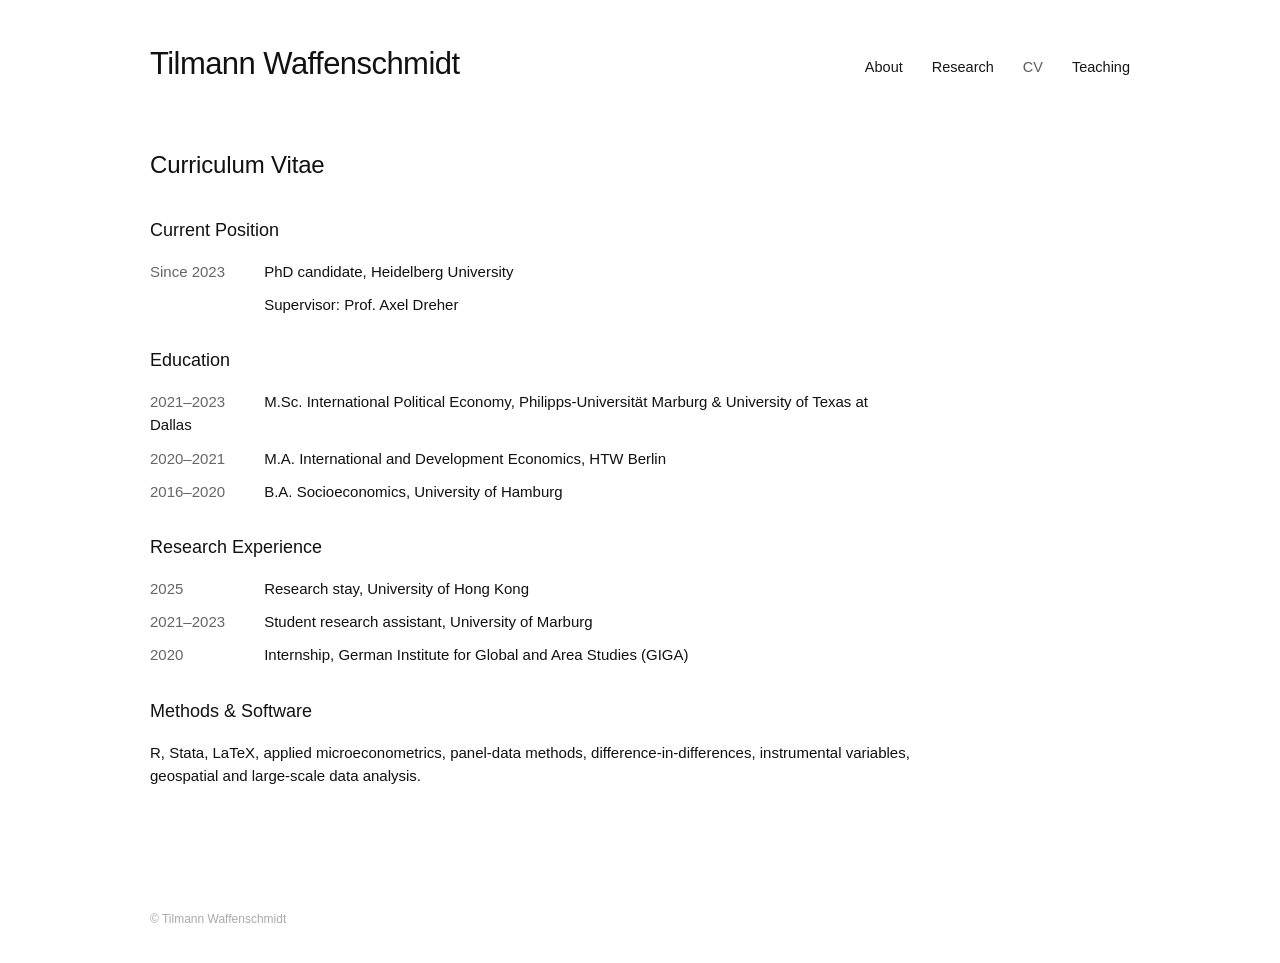
==== cv.html @ 6f12128c "Add files via upload" ====
<!DOCTYPE html>
<html lang="en">
<head>
  <meta charset="utf-8">
  <meta name="viewport" content="width=device-width, initial-scale=1">
  <title>CV | Tilmann Waffenschmidt</title>
  <link rel="stylesheet" href="style.css">
</head>
<body>

<header class="site-header">
  <div class="header-inner">
    <div class="site-title"><a href="index.html">Tilmann Waffenschmidt</a></div>
    <nav class="nav" aria-label="Main navigation">
      <a href="index.html" class="">About</a>
      <a href="research.html" class="">Research</a>
      <a href="cv.html" class="active">CV</a>
      <a href="teaching.html" class="">Teaching</a>
    </nav>
  </div>
</header>

<main class="page text-page">
  <h1 class="page-heading">Curriculum Vitae</h1>

  <section class="cv-block">
    <h2>Current Position</h2>
    <div class="cv-item"><span class="cv-date">Since 2023</span> PhD candidate, Heidelberg University</div>
    <div class="cv-item"><span class="cv-date"></span> Supervisor: Prof. Axel Dreher</div>
  </section>

  <section class="cv-block">
    <h2>Education</h2>
    <div class="cv-item"><span class="cv-date">2021–2023</span> M.Sc. International Political Economy, Philipps-Universität Marburg &amp; University of Texas at Dallas</div>
    <div class="cv-item"><span class="cv-date">2020–2021</span> M.A. International and Development Economics, HTW Berlin</div>
    <div class="cv-item"><span class="cv-date">2016–2020</span> B.A. Socioeconomics, University of Hamburg</div>
  </section>

  <section class="cv-block">
    <h2>Research Experience</h2>
    <div class="cv-item"><span class="cv-date">2025</span> Research stay, University of Hong Kong</div>
    <div class="cv-item"><span class="cv-date">2021–2023</span> Student research assistant, University of Marburg</div>
    <div class="cv-item"><span class="cv-date">2020</span> Internship, German Institute for Global and Area Studies (GIGA)</div>
  </section>

  <section class="cv-block">
    <h2>Methods &amp; Software</h2>
    <p>R, Stata, LaTeX, applied microeconometrics, panel-data methods, difference-in-differences, instrumental variables, geospatial and large-scale data analysis.</p>
  </section>

  
</main>

<footer class="site-footer">
  <div class="footer-inner">© Tilmann Waffenschmidt</div>
</footer>

</body>
</html>
---- style.css ----
:root{
  --text:#111;
  --muted:#5f5f5f;
  --link:#1f5b7a;
  --rule:#dedede;
  --page:980px;
}

*{box-sizing:border-box}

html{scroll-behavior:smooth}

body{
  margin:0;
  background:#fff;
  color:var(--text);
  font-family:"Helvetica Neue",Helvetica,Arial,sans-serif;
  font-size:15px;
  line-height:1.55;
  font-weight:300;
}

a{
  color:var(--text);
  text-decoration:none;
}

a:hover{
  color:var(--link);
}

.site-header{
  background:#fff;
}

.header-inner{
  width:min(var(--page),calc(100% - 48px));
  margin:0 auto;
  padding:48px 0 28px;
  display:flex;
  align-items:flex-end;
  justify-content:space-between;
  gap:42px;
}

.site-title{
  font-size:31px;
  line-height:1;
  font-weight:400;
  letter-spacing:-.55px;
  white-space:nowrap;
}

.site-title a{color:#111}

.nav{
  display:flex;
  align-items:center;
  gap:29px;
  padding-bottom:1px;
}

.nav a{
  color:#171717;
  font-size:14.5px;
  font-weight:300;
}

.nav a.active,
.nav a:hover{
  color:#5b5b5b;
}

.page{
  width:min(var(--page),calc(100% - 48px));
  margin:0 auto;
  padding:44px 0 84px;
}

.page-heading,
.section-title{
  margin:0 0 37px;
  font-size:24px;
  line-height:1.2;
  font-weight:400;
  letter-spacing:-.15px;
}

.about-grid{
  display:grid;
  grid-template-columns:250px minmax(0,1fr);
  gap:52px;
  align-items:start;
}

.profile-photo{
  width:250px;
  height:322px;
  object-fit:cover;
  display:block;
  filter:grayscale(100%);
}

.about-copy{
  max-width:665px;
  padding-top:0;
}

.about-copy p{
  margin:0 0 22px;
}

.about-copy .lead{
  font-size:15px;
}

.contact-row{
  margin:0 0 23px;
  line-height:1.8;
}

.contact-row a{
  color:#555;
  text-decoration:underline;
  text-decoration-thickness:.7px;
  text-underline-offset:2px;
}

.contact-label{
  color:#555;
}

.small-links{
  margin-top:27px;
  font-size:14px;
}

.small-links a{
  color:#555;
  text-decoration:underline;
  text-underline-offset:2px;
}

.small-links span{
  margin:0 7px;
  color:#999;
}

/* Research page */
.research-section{
  margin:0 0 63px;
}

.research-section + .research-section{
  margin-top:69px;
}

.research-section .section-title{
  margin-bottom:33px;
}

.paper{
  display:grid;
  grid-template-columns:205px minmax(0,1fr);
  gap:31px;
  align-items:start;
  margin:0 0 38px;
  padding:0;
}

.paper-image{
  width:205px;
  height:125px;
  object-fit:cover;
  display:block;
  border:0;
  background:#f7f7f7;
}

.paper-title{
  margin:-3px 0 6px;
  font-size:16px;
  line-height:1.42;
  font-weight:400;
}

.paper-authors{
  margin:0 0 3px;
  font-size:14.5px;
  color:#333;
}

.paper-status{
  margin:0 0 7px;
  font-size:14px;
  color:#666;
  font-style:normal;
}

.paper-links{
  margin:0 0 7px;
  font-size:14px;
}

.paper-links a{
  color:#555;
  text-decoration:underline;
  text-underline-offset:2px;
  margin-right:13px;
  font-weight:300;
}

details{
  margin-top:0;
}

summary{
  display:inline-block;
  cursor:pointer;
  color:#555;
  text-decoration:underline;
  text-underline-offset:2px;
  font-size:14px;
  font-weight:300;
  list-style:none;
}

summary::-webkit-details-marker{display:none}

summary::after{
  content:" +";
  text-decoration:none;
}

details[open] summary::after{
  content:" −";
}

.abstract{
  margin-top:12px;
  max-width:690px;
  font-size:14px;
  line-height:1.58;
  color:#444;
}

/* Text pages */
.text-page{
  max-width:760px;
  margin-left:calc((100% - min(var(--page),calc(100% - 48px))) / 2);
}

.text-page h2,
.cv-block h2{
  margin:38px 0 15px;
  font-size:18px;
  font-weight:400;
}

.text-page p{
  margin:0 0 18px;
}

.cv-block{
  margin:0 0 31px;
}

.cv-block h2{
  margin-top:0;
}

.cv-item{
  margin:0 0 10px;
}

.cv-date{
  display:inline-block;
  min-width:110px;
  color:#666;
}

.note{
  margin-top:32px;
  padding-top:15px;
  border-top:1px solid #eee;
  color:#777;
  font-size:13px;
}

.site-footer{
  width:min(var(--page),calc(100% - 48px));
  margin:0 auto;
  border-top:0;
}

.footer-inner{
  padding:8px 0 34px;
  color:#aaa;
  font-size:12px;
}

@media (max-width:760px){
  .header-inner{
    width:calc(100% - 36px);
    padding:31px 0 20px;
    display:block;
  }

  .site-title{
    font-size:27px;
    margin-bottom:19px;
  }

  .nav{
    flex-wrap:wrap;
    gap:8px 20px;
  }

  .page,
  .site-footer{
    width:calc(100% - 36px);
  }

  .page{
    padding-top:34px;
  }

  .about-grid{
    grid-template-columns:1fr;
    gap:31px;
  }

  .profile-photo{
    width:220px;
    height:283px;
  }

  .paper{
    grid-template-columns:1fr;
    gap:17px;
    margin-bottom:40px;
  }

  .paper-image{
    width:230px;
    height:140px;
  }

  .text-page{
    max-width:none;
    margin-left:auto;
  }
}
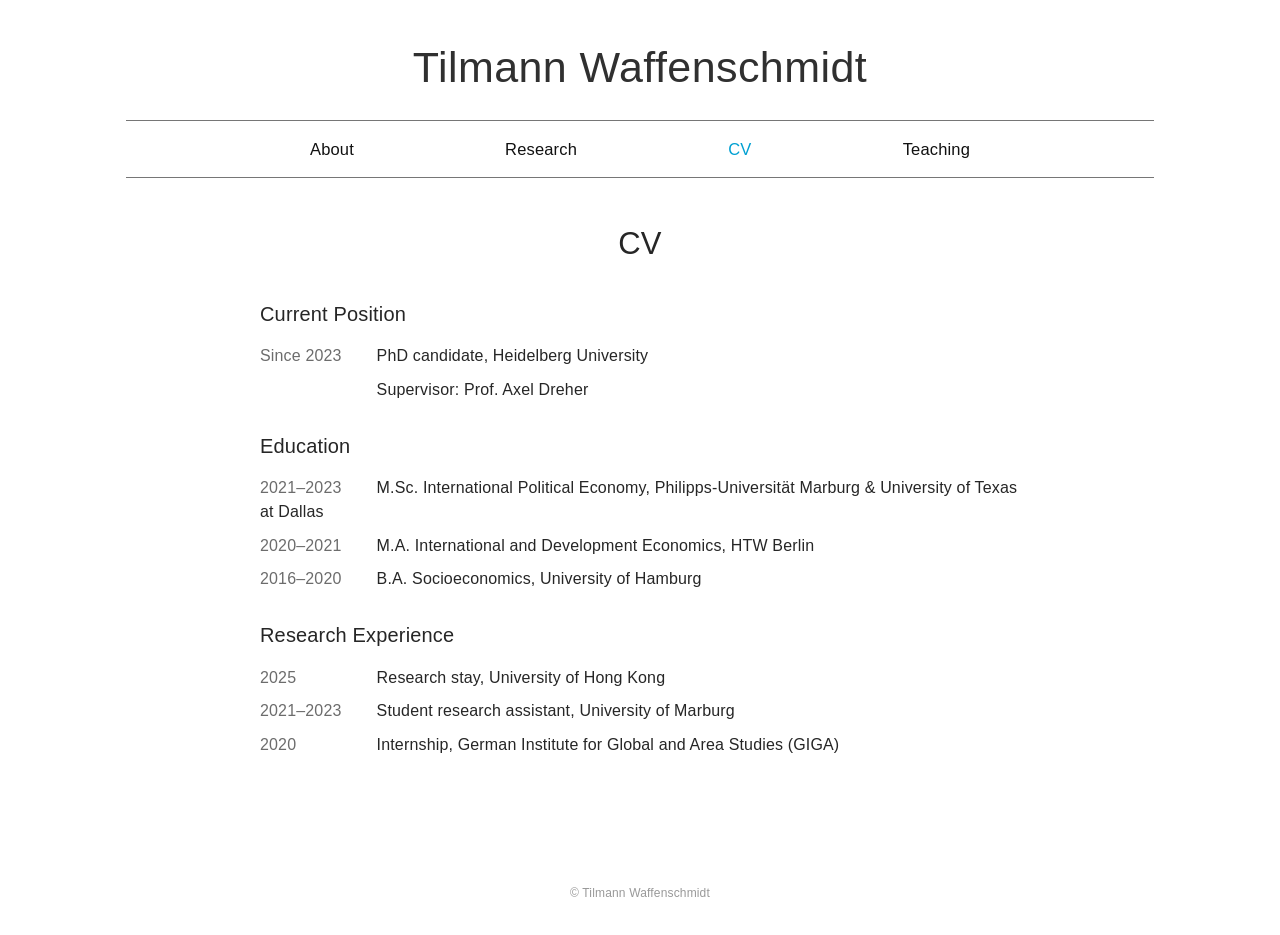
==== commit 51076e1a: "Add files via upload" ====
--- a/cv.html
+++ b/cv.html
@@ -1,4 +1,4 @@
-<!DOCTYPE html>
+<!doctype html>
 <html lang="en">
 <head>
   <meta charset="utf-8">
@@ -9,19 +9,21 @@
 <body>
 
 <header class="site-header">
-  <div class="header-inner">
+  <div class="site-shell">
     <div class="site-title"><a href="index.html">Tilmann Waffenschmidt</a></div>
-    <nav class="nav" aria-label="Main navigation">
-      <a href="index.html" class="">About</a>
-      <a href="research.html" class="">Research</a>
-      <a href="cv.html" class="active">CV</a>
-      <a href="teaching.html" class="">Teaching</a>
-    </nav>
+    <div class="nav-wrap">
+      <nav class="nav" aria-label="Main navigation">
+        <a href="index.html" class="">About</a>
+<a href="research.html" class="">Research</a>
+<a href="cv.html" class="active">CV</a>
+<a href="teaching.html" class="">Teaching</a>
+      </nav>
+    </div>
   </div>
 </header>
 
 <main class="page text-page">
-  <h1 class="page-heading">Curriculum Vitae</h1>
+  <h1 class="page-heading">CV</h1>
 
   <section class="cv-block">
     <h2>Current Position</h2>
@@ -42,13 +44,6 @@
     <div class="cv-item"><span class="cv-date">2021–2023</span> Student research assistant, University of Marburg</div>
     <div class="cv-item"><span class="cv-date">2020</span> Internship, German Institute for Global and Area Studies (GIGA)</div>
   </section>
-
-  <section class="cv-block">
-    <h2>Methods &amp; Software</h2>
-    <p>R, Stata, LaTeX, applied microeconometrics, panel-data methods, difference-in-differences, instrumental variables, geospatial and large-scale data analysis.</p>
-  </section>
-
-  
 </main>
 
 <footer class="site-footer">
--- a/style.css
+++ b/style.css
@@ -1,10 +1,10 @@
 
 :root{
-  --text:#111;
-  --muted:#5f5f5f;
-  --link:#1f5b7a;
-  --rule:#dedede;
-  --page:980px;
+  --text:#262626;
+  --muted:#656565;
+  --accent:#00a0d2;
+  --line:#767676;
+  --page:1028px;
 }
 
 *{box-sizing:border-box}
@@ -15,200 +15,200 @@
   margin:0;
   background:#fff;
   color:var(--text);
-  font-family:"Helvetica Neue",Helvetica,Arial,sans-serif;
-  font-size:15px;
-  line-height:1.55;
+  font-family:"Avenir Next","Avenir","Century Gothic","Trebuchet MS",Arial,sans-serif;
+  font-size:16px;
+  line-height:1.48;
+  font-weight:400;
+  letter-spacing:.01em;
+}
+
+a{
+  color:var(--accent);
+  text-decoration:none;
+}
+
+a:hover{
+  text-decoration:underline;
+}
+
+/* ===== Pons-style top area ===== */
+.site-shell{
+  width:min(var(--page),calc(100% - 44px));
+  margin:0 auto;
+}
+
+.site-header{
+  padding-top:43px;
+}
+
+.site-title{
+  text-align:center;
+  margin:0 0 29px;
+  font-size:43px;
+  line-height:1.12;
   font-weight:300;
-}
-
-a{
-  color:var(--text);
+  letter-spacing:.01em;
+}
+
+.site-title a{
+  color:#303030;
   text-decoration:none;
 }
 
-a:hover{
-  color:var(--link);
-}
-
-.site-header{
-  background:#fff;
-}
-
-.header-inner{
-  width:min(var(--page),calc(100% - 48px));
-  margin:0 auto;
-  padding:48px 0 28px;
+.nav-wrap{
+  border-top:1px solid var(--line);
+  border-bottom:1px solid var(--line);
+  padding:16px 8px 15px;
+}
+
+.nav{
+  max-width:660px;
+  margin:0 auto;
   display:flex;
-  align-items:flex-end;
   justify-content:space-between;
-  gap:42px;
-}
-
-.site-title{
-  font-size:31px;
-  line-height:1;
+  align-items:center;
+  gap:26px;
+}
+
+.nav a{
+  color:#111;
+  font-size:16.5px;
   font-weight:400;
-  letter-spacing:-.55px;
-  white-space:nowrap;
-}
-
-.site-title a{color:#111}
-
-.nav{
-  display:flex;
-  align-items:center;
-  gap:29px;
-  padding-bottom:1px;
-}
-
-.nav a{
-  color:#171717;
-  font-size:14.5px;
-  font-weight:300;
-}
-
-.nav a.active,
+  text-decoration:none;
+}
+
+.nav a.active{
+  color:var(--accent);
+}
+
 .nav a:hover{
-  color:#5b5b5b;
+  color:var(--accent);
 }
 
 .page{
-  width:min(var(--page),calc(100% - 48px));
-  margin:0 auto;
-  padding:44px 0 84px;
+  width:min(var(--page),calc(100% - 44px));
+  margin:0 auto;
+  padding:47px 0 88px;
 }
 
 .page-heading,
 .section-title{
-  margin:0 0 37px;
-  font-size:24px;
+  margin:0 0 32px;
+  text-align:center;
+  font-size:31px;
   line-height:1.2;
-  font-weight:400;
-  letter-spacing:-.15px;
-}
-
+  font-weight:300;
+  letter-spacing:.005em;
+}
+
+/* ===== ABOUT ===== */
 .about-grid{
   display:grid;
-  grid-template-columns:250px minmax(0,1fr);
-  gap:52px;
+  grid-template-columns:310px minmax(0,1fr);
+  gap:56px;
   align-items:start;
+  padding:0 43px;
+}
+
+.profile-column{
+  text-align:center;
 }
 
 .profile-photo{
-  width:250px;
-  height:322px;
+  width:268px;
+  height:356px;
+  object-fit:cover;
+  object-position:center 24%;
+  display:block;
+  margin:0 auto;
+  filter:grayscale(100%);
+}
+
+.profile-links{
+  margin-top:109px;
+  line-height:1.5;
+  font-size:16px;
+}
+
+.profile-links a{
+  display:block;
+  color:var(--accent);
+}
+
+.about-copy{
+  max-width:560px;
+  font-size:16px;
+  line-height:1.46;
+}
+
+.about-copy p{
+  margin:0 0 26px;
+}
+
+.about-copy em{
+  font-style:italic;
+}
+
+/* ===== RESEARCH ===== */
+.research-section{
+  padding:0 42px;
+  margin-bottom:68px;
+}
+
+.research-section + .research-section{
+  margin-top:68px;
+}
+
+.research-section .section-title{
+  text-align:left;
+  font-size:24px;
+  margin:0 0 28px;
+  font-weight:400;
+}
+
+.paper{
+  display:grid;
+  grid-template-columns:230px minmax(0,1fr);
+  gap:34px;
+  align-items:start;
+  margin:0 0 38px;
+}
+
+.paper-image{
+  width:230px;
+  height:142px;
   object-fit:cover;
   display:block;
-  filter:grayscale(100%);
-}
-
-.about-copy{
-  max-width:665px;
-  padding-top:0;
-}
-
-.about-copy p{
-  margin:0 0 22px;
-}
-
-.about-copy .lead{
+  background:#f8f8f8;
+  border:1px solid #efefef;
+}
+
+.paper-title{
+  margin:-2px 0 5px;
+  font-size:17px;
+  line-height:1.4;
+  font-weight:500;
+}
+
+.paper-authors{
+  margin:0 0 4px;
   font-size:15px;
 }
 
-.contact-row{
-  margin:0 0 23px;
-  line-height:1.8;
-}
-
-.contact-row a{
-  color:#555;
-  text-decoration:underline;
-  text-decoration-thickness:.7px;
-  text-underline-offset:2px;
-}
-
-.contact-label{
-  color:#555;
-}
-
-.small-links{
-  margin-top:27px;
-  font-size:14px;
-}
-
-.small-links a{
-  color:#555;
-  text-decoration:underline;
-  text-underline-offset:2px;
-}
-
-.small-links span{
-  margin:0 7px;
-  color:#999;
-}
-
-/* Research page */
-.research-section{
-  margin:0 0 63px;
-}
-
-.research-section + .research-section{
-  margin-top:69px;
-}
-
-.research-section .section-title{
-  margin-bottom:33px;
-}
-
-.paper{
-  display:grid;
-  grid-template-columns:205px minmax(0,1fr);
-  gap:31px;
-  align-items:start;
-  margin:0 0 38px;
-  padding:0;
-}
-
-.paper-image{
-  width:205px;
-  height:125px;
-  object-fit:cover;
-  display:block;
-  border:0;
-  background:#f7f7f7;
-}
-
-.paper-title{
-  margin:-3px 0 6px;
-  font-size:16px;
-  line-height:1.42;
-  font-weight:400;
-}
-
-.paper-authors{
-  margin:0 0 3px;
+.paper-status{
+  margin:0 0 8px;
   font-size:14.5px;
-  color:#333;
-}
-
-.paper-status{
-  margin:0 0 7px;
-  font-size:14px;
-  color:#666;
-  font-style:normal;
+  color:var(--muted);
 }
 
 .paper-links{
-  margin:0 0 7px;
-  font-size:14px;
+  margin:0 0 5px;
+  font-size:15px;
 }
 
 .paper-links a{
-  color:#555;
-  text-decoration:underline;
-  text-underline-offset:2px;
-  margin-right:13px;
-  font-weight:300;
+  margin-right:14px;
+  color:var(--accent);
 }
 
 details{
@@ -216,54 +216,47 @@
 }
 
 summary{
+  cursor:pointer;
   display:inline-block;
-  cursor:pointer;
-  color:#555;
-  text-decoration:underline;
-  text-underline-offset:2px;
-  font-size:14px;
-  font-weight:300;
+  color:var(--accent);
+  font-size:15px;
   list-style:none;
 }
 
 summary::-webkit-details-marker{display:none}
-
-summary::after{
-  content:" +";
-  text-decoration:none;
-}
-
-details[open] summary::after{
-  content:" −";
-}
+summary::after{content:" +";}
+details[open] summary::after{content:" −";}
 
 .abstract{
-  margin-top:12px;
-  max-width:690px;
-  font-size:14px;
-  line-height:1.58;
-  color:#444;
-}
-
-/* Text pages */
+  margin-top:11px;
+  font-size:14.5px;
+  line-height:1.55;
+  color:#3f3f3f;
+  max-width:650px;
+}
+
+/* ===== TEACHING / CV ===== */
 .text-page{
-  max-width:760px;
-  margin-left:calc((100% - min(var(--page),calc(100% - 48px))) / 2);
+  width:min(760px,calc(100% - 44px));
+}
+
+.text-page .page-heading{
+  margin-bottom:38px;
 }
 
 .text-page h2,
 .cv-block h2{
-  margin:38px 0 15px;
-  font-size:18px;
+  margin:36px 0 15px;
+  font-size:20px;
   font-weight:400;
 }
 
 .text-page p{
-  margin:0 0 18px;
+  margin:0 0 20px;
 }
 
 .cv-block{
-  margin:0 0 31px;
+  margin:0 0 30px;
 }
 
 .cv-block h2{
@@ -276,79 +269,92 @@
 
 .cv-date{
   display:inline-block;
-  min-width:110px;
-  color:#666;
-}
-
-.note{
-  margin-top:32px;
-  padding-top:15px;
-  border-top:1px solid #eee;
-  color:#777;
-  font-size:13px;
-}
-
+  min-width:112px;
+  color:#6c6c6c;
+}
+
+/* ===== FOOTER ===== */
 .site-footer{
-  width:min(var(--page),calc(100% - 48px));
-  margin:0 auto;
-  border-top:0;
+  width:min(var(--page),calc(100% - 44px));
+  margin:0 auto;
 }
 
 .footer-inner{
-  padding:8px 0 34px;
-  color:#aaa;
+  padding:10px 0 33px;
+  color:#999;
   font-size:12px;
-}
-
+  text-align:center;
+}
+
+/* ===== MOBILE ===== */
 @media (max-width:760px){
-  .header-inner{
-    width:calc(100% - 36px);
-    padding:31px 0 20px;
-    display:block;
-  }
-
-  .site-title{
-    font-size:27px;
-    margin-bottom:19px;
-  }
-
-  .nav{
-    flex-wrap:wrap;
-    gap:8px 20px;
-  }
-
+  .site-shell,
   .page,
   .site-footer{
-    width:calc(100% - 36px);
+    width:calc(100% - 32px);
+  }
+
+  .site-header{
+    padding-top:28px;
+  }
+
+  .site-title{
+    font-size:34px;
+    margin-bottom:22px;
+  }
+
+  .nav-wrap{
+    padding:13px 0;
+  }
+
+  .nav{
+    justify-content:center;
+    flex-wrap:wrap;
+    gap:10px 22px;
+  }
+
+  .nav a{
+    font-size:15px;
   }
 
   .page{
-    padding-top:34px;
+    padding-top:36px;
+  }
+
+  .page-heading{
+    font-size:27px;
   }
 
   .about-grid{
     grid-template-columns:1fr;
-    gap:31px;
+    padding:0;
+    gap:34px;
   }
 
   .profile-photo{
-    width:220px;
-    height:283px;
+    width:235px;
+    height:312px;
+  }
+
+  .profile-links{
+    margin-top:24px;
+  }
+
+  .about-copy{
+    max-width:none;
+  }
+
+  .research-section{
+    padding:0;
   }
 
   .paper{
     grid-template-columns:1fr;
     gap:17px;
-    margin-bottom:40px;
   }
 
   .paper-image{
-    width:230px;
-    height:140px;
-  }
-
-  .text-page{
-    max-width:none;
-    margin-left:auto;
-  }
-}
+    width:250px;
+    height:154px;
+  }
+}
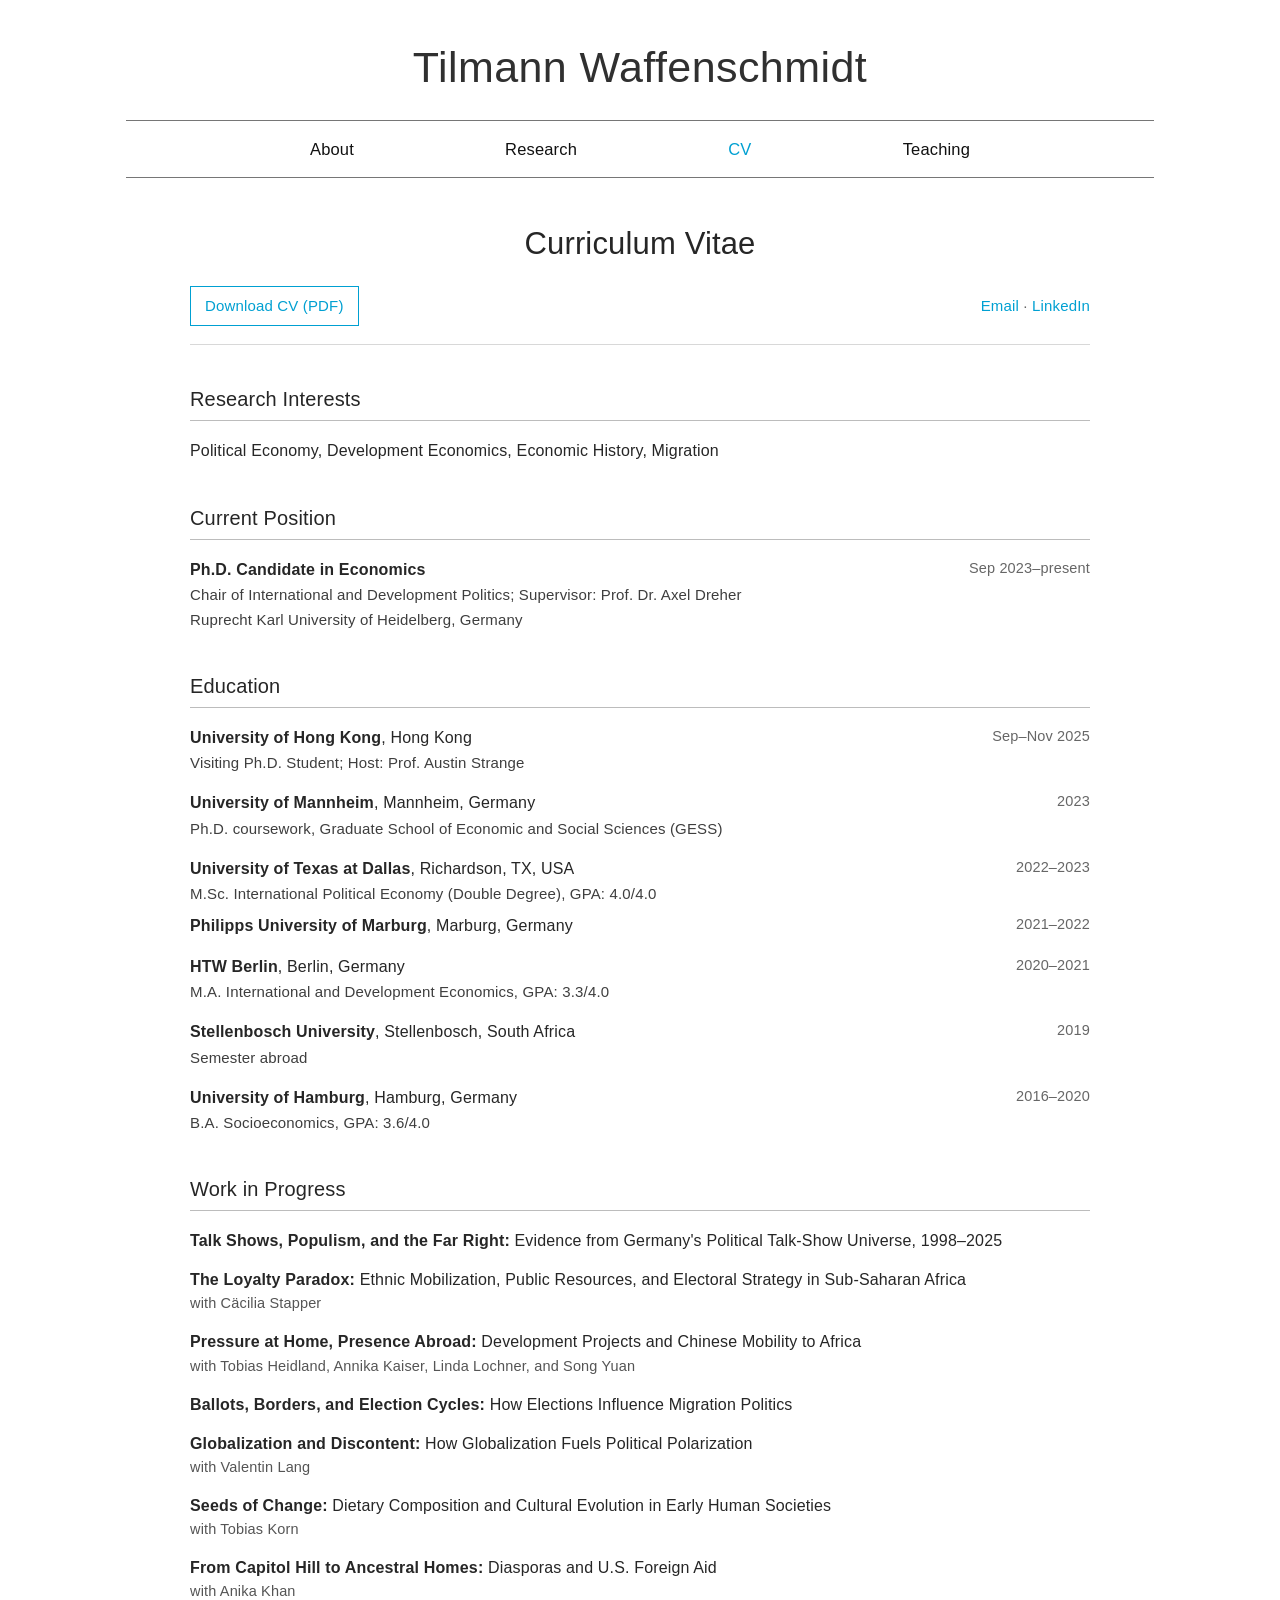
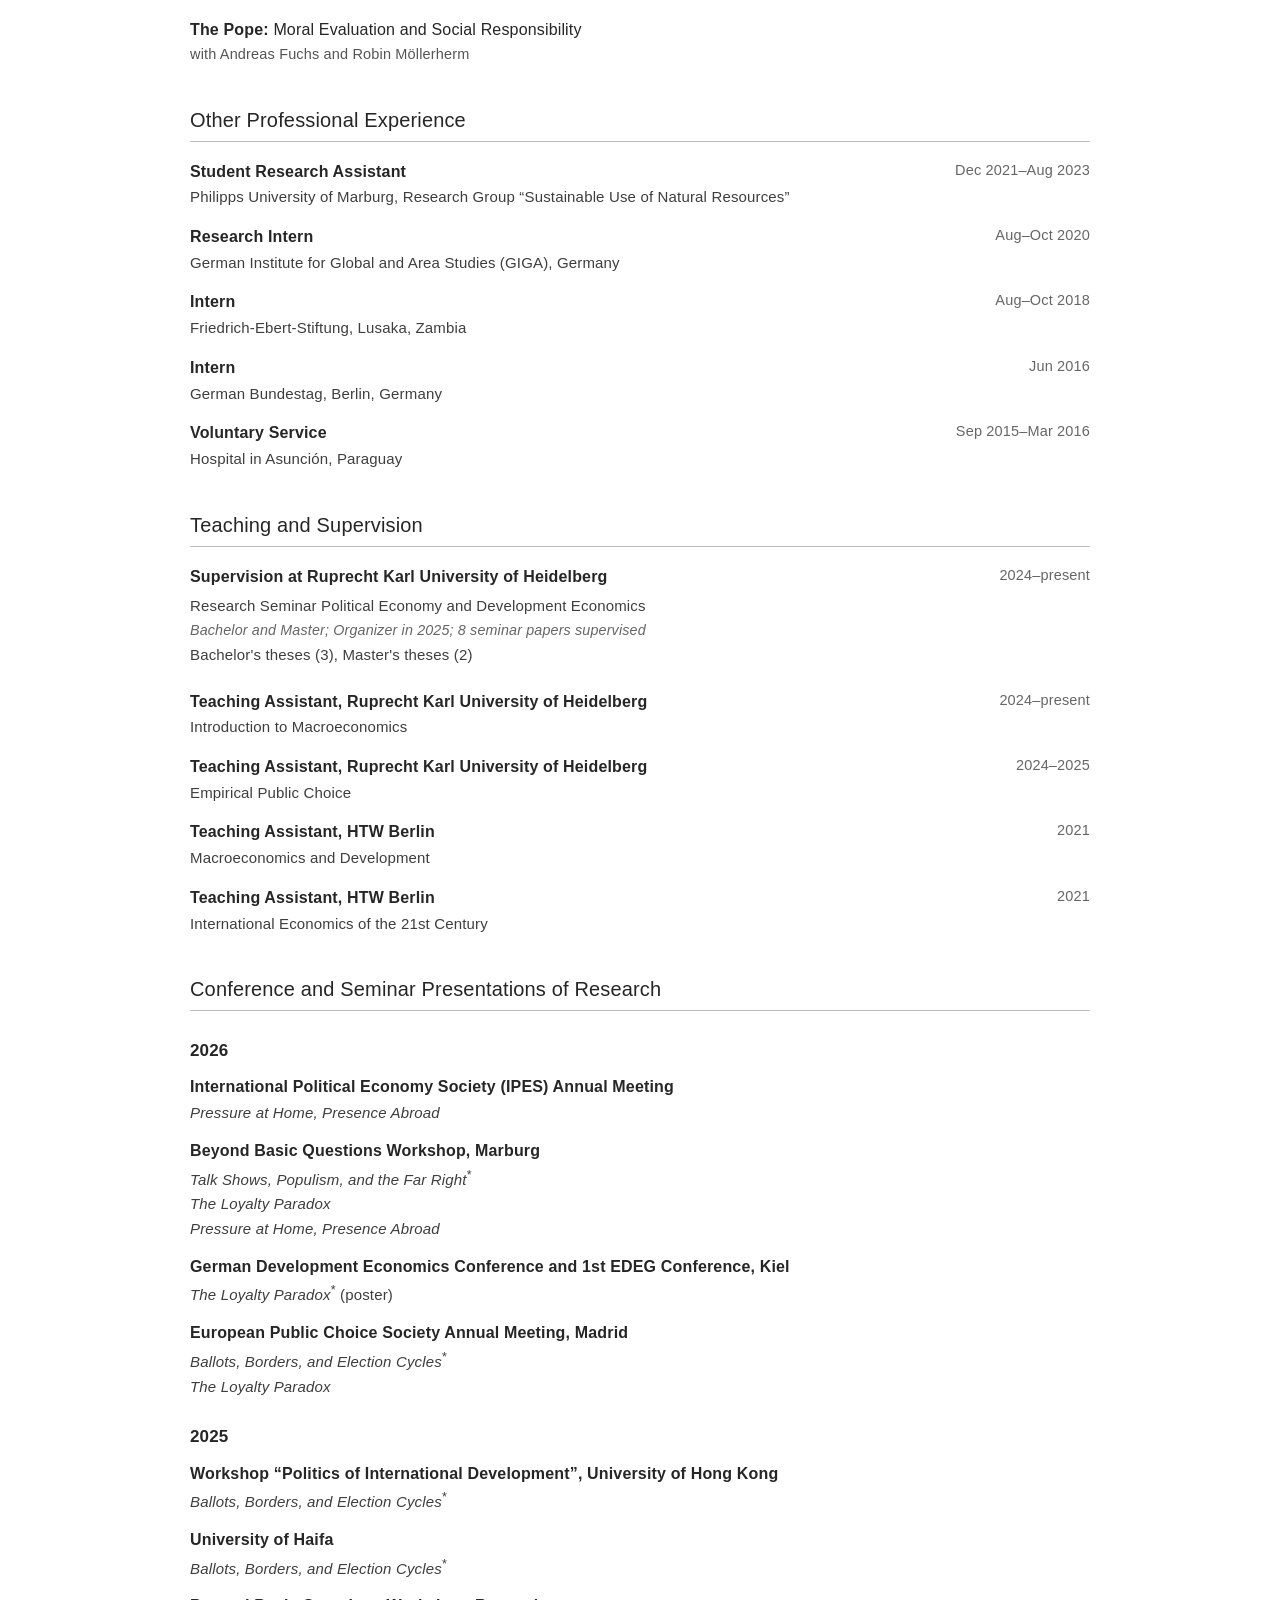
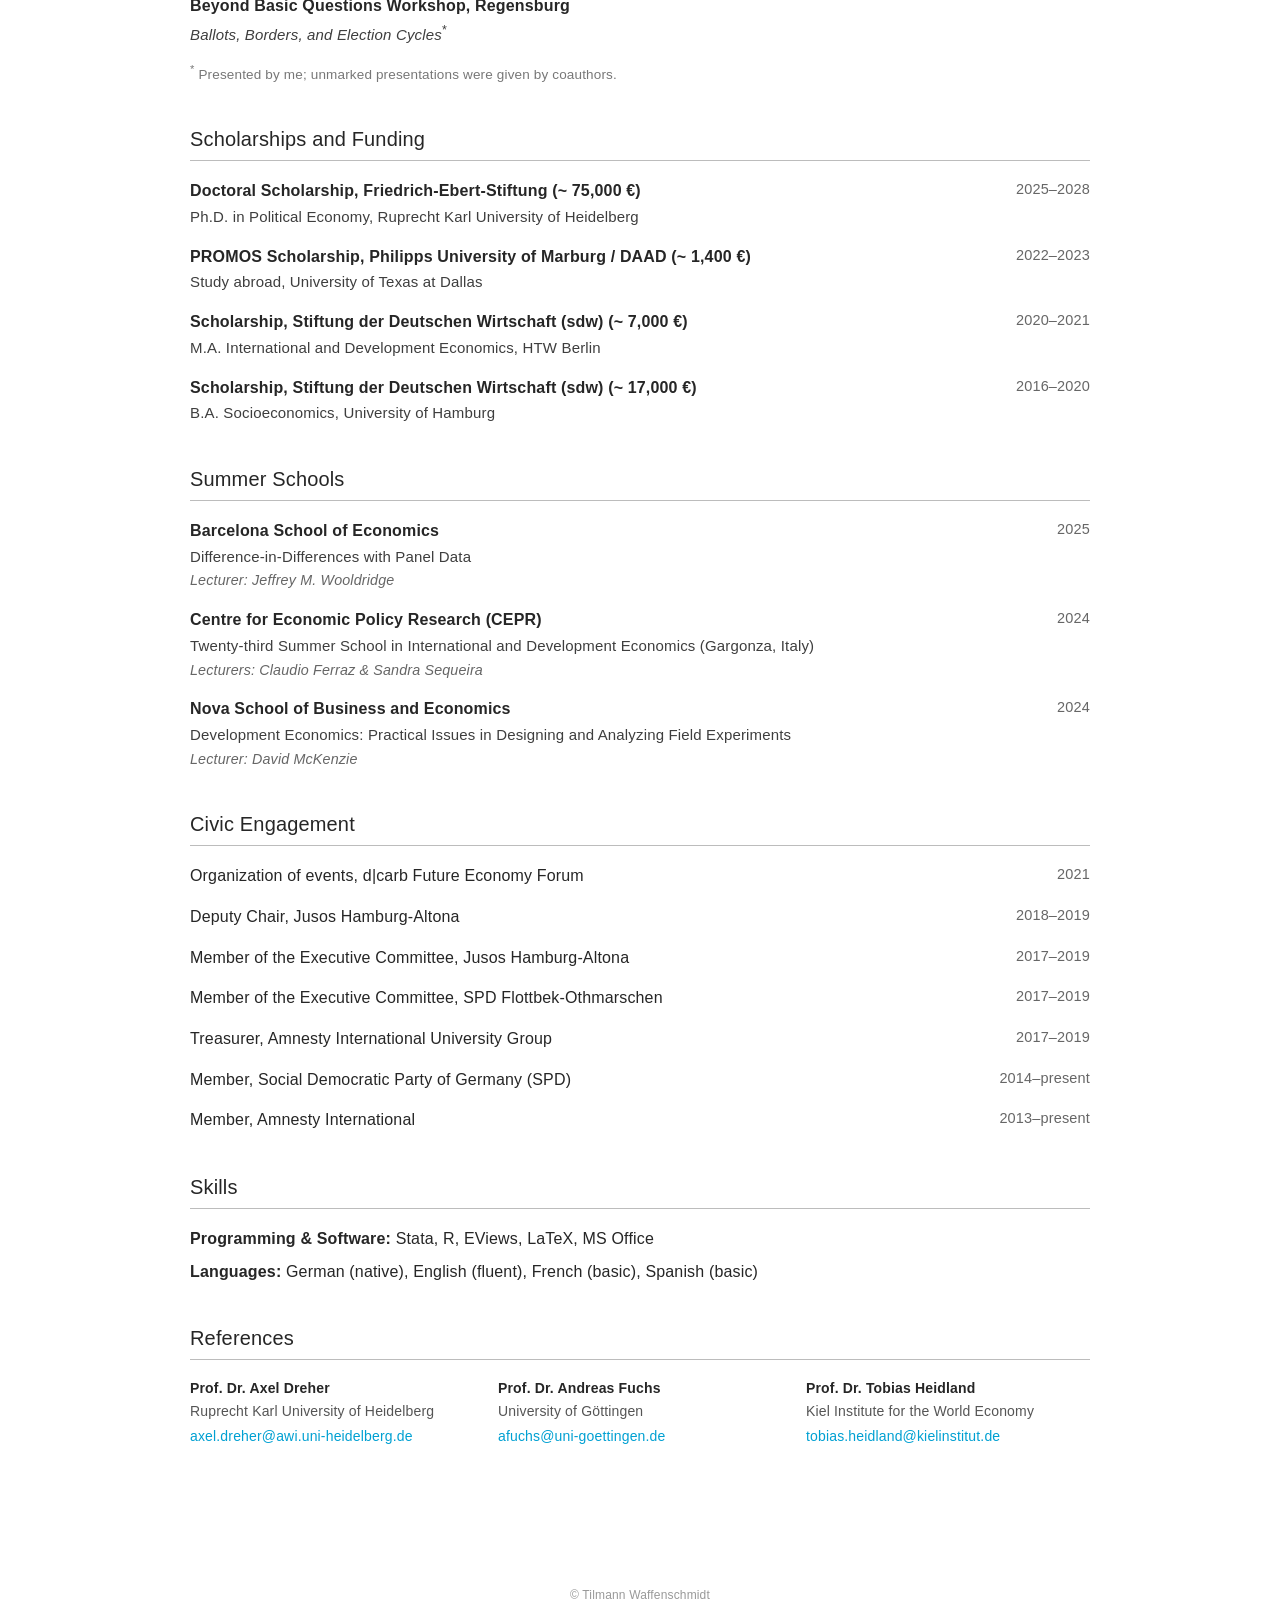
==== commit 237d8936: "Add files via upload" ====
--- a/cv.html
+++ b/cv.html
@@ -4,51 +4,118 @@
   <meta charset="utf-8">
   <meta name="viewport" content="width=device-width, initial-scale=1">
   <title>CV | Tilmann Waffenschmidt</title>
+  <meta name="description" content="Curriculum vitae of Tilmann Waffenschmidt, Ph.D. candidate in Economics at Ruprecht Karl University of Heidelberg.">
   <link rel="stylesheet" href="style.css">
 </head>
 <body>
+<header class="site-header"><div class="site-shell"><div class="site-title"><a href="index.html">Tilmann Waffenschmidt</a></div><div class="nav-wrap"><nav class="nav" aria-label="Main navigation"><a href="index.html">About</a><a href="research.html">Research</a><a href="cv.html" class="active">CV</a><a href="teaching.html">Teaching</a></nav></div></div></header>
+<main class="page cv-page">
+  <h1 class="page-heading">Curriculum Vitae</h1>
 
-<header class="site-header">
-  <div class="site-shell">
-    <div class="site-title"><a href="index.html">Tilmann Waffenschmidt</a></div>
-    <div class="nav-wrap">
-      <nav class="nav" aria-label="Main navigation">
-        <a href="index.html" class="">About</a>
-<a href="research.html" class="">Research</a>
-<a href="cv.html" class="active">CV</a>
-<a href="teaching.html" class="">Teaching</a>
-      </nav>
-    </div>
+  <div class="cv-actions">
+    <a class="cv-download" href="Tilmann_Waffenschmidt_CV.pdf" target="_blank" rel="noopener">Download CV (PDF)</a>
+    <span class="cv-contact"><a href="mailto:tilmann.waffenschmidt@awi.uni-heidelberg.de">Email</a> · <a href="https://de.linkedin.com/in/twaffenschmidt" target="_blank" rel="noopener">LinkedIn</a></span>
   </div>
-</header>
 
-<main class="page text-page">
-  <h1 class="page-heading">CV</h1>
+  <section class="cv-section"><h2>Research Interests</h2><p>Political Economy, Development Economics, Economic History, Migration</p></section>
 
-  <section class="cv-block">
+  <section class="cv-section">
     <h2>Current Position</h2>
-    <div class="cv-item"><span class="cv-date">Since 2023</span> PhD candidate, Heidelberg University</div>
-    <div class="cv-item"><span class="cv-date"></span> Supervisor: Prof. Axel Dreher</div>
+    <div class="cv-row"><div><strong>Ph.D. Candidate in Economics</strong><div class="cv-subline">Chair of International and Development Politics; Supervisor: Prof. Dr. Axel Dreher</div><div class="cv-subline">Ruprecht Karl University of Heidelberg, Germany</div></div><div class="cv-year">Sep 2023–present</div></div>
   </section>
 
-  <section class="cv-block">
+  <section class="cv-section">
     <h2>Education</h2>
-    <div class="cv-item"><span class="cv-date">2021–2023</span> M.Sc. International Political Economy, Philipps-Universität Marburg &amp; University of Texas at Dallas</div>
-    <div class="cv-item"><span class="cv-date">2020–2021</span> M.A. International and Development Economics, HTW Berlin</div>
-    <div class="cv-item"><span class="cv-date">2016–2020</span> B.A. Socioeconomics, University of Hamburg</div>
+    <div class="cv-row"><div><strong>University of Hong Kong</strong>, Hong Kong<div class="cv-subline">Visiting Ph.D. Student; Host: Prof. Austin Strange</div></div><div class="cv-year">Sep–Nov 2025</div></div>
+    <div class="cv-row"><div><strong>University of Mannheim</strong>, Mannheim, Germany<div class="cv-subline">Ph.D. coursework, Graduate School of Economic and Social Sciences (GESS)</div></div><div class="cv-year">2023</div></div>
+    <div class="cv-row"><div><strong>University of Texas at Dallas</strong>, Richardson, TX, USA<div class="cv-subline">M.Sc. International Political Economy (Double Degree), GPA: 4.0/4.0</div></div><div class="cv-year">2022–2023</div></div>
+    <div class="cv-row cv-row-compact"><div><strong>Philipps University of Marburg</strong>, Marburg, Germany</div><div class="cv-year">2021–2022</div></div>
+    <div class="cv-row"><div><strong>HTW Berlin</strong>, Berlin, Germany<div class="cv-subline">M.A. International and Development Economics, GPA: 3.3/4.0</div></div><div class="cv-year">2020–2021</div></div>
+    <div class="cv-row"><div><strong>Stellenbosch University</strong>, Stellenbosch, South Africa<div class="cv-subline">Semester abroad</div></div><div class="cv-year">2019</div></div>
+    <div class="cv-row"><div><strong>University of Hamburg</strong>, Hamburg, Germany<div class="cv-subline">B.A. Socioeconomics, GPA: 3.6/4.0</div></div><div class="cv-year">2016–2020</div></div>
   </section>
 
-  <section class="cv-block">
-    <h2>Research Experience</h2>
-    <div class="cv-item"><span class="cv-date">2025</span> Research stay, University of Hong Kong</div>
-    <div class="cv-item"><span class="cv-date">2021–2023</span> Student research assistant, University of Marburg</div>
-    <div class="cv-item"><span class="cv-date">2020</span> Internship, German Institute for Global and Area Studies (GIGA)</div>
+  <section class="cv-section">
+    <h2>Work in Progress</h2>
+    <div class="cv-project"><span class="cv-project-title">Talk Shows, Populism, and the Far Right:</span> Evidence from Germany's Political Talk-Show Universe, 1998–2025</div>
+    <div class="cv-project"><span class="cv-project-title">The Loyalty Paradox:</span> Ethnic Mobilization, Public Resources, and Electoral Strategy in Sub-Saharan Africa<div class="cv-coauthors">with Cäcilia Stapper</div></div>
+    <div class="cv-project"><span class="cv-project-title">Pressure at Home, Presence Abroad:</span> Development Projects and Chinese Mobility to Africa<div class="cv-coauthors">with Tobias Heidland, Annika Kaiser, Linda Lochner, and Song Yuan</div></div>
+    <div class="cv-project"><span class="cv-project-title">Ballots, Borders, and Election Cycles:</span> How Elections Influence Migration Politics</div>
+    <div class="cv-project"><span class="cv-project-title">Globalization and Discontent:</span> How Globalization Fuels Political Polarization<div class="cv-coauthors">with Valentin Lang</div></div>
+    <div class="cv-project"><span class="cv-project-title">Seeds of Change:</span> Dietary Composition and Cultural Evolution in Early Human Societies<div class="cv-coauthors">with Tobias Korn</div></div>
+    <div class="cv-project"><span class="cv-project-title">From Capitol Hill to Ancestral Homes:</span> Diasporas and U.S. Foreign Aid<div class="cv-coauthors">with Anika Khan</div></div>
+    <div class="cv-project"><span class="cv-project-title">The Pope:</span> Moral Evaluation and Social Responsibility<div class="cv-coauthors">with Andreas Fuchs and Robin Möllerherm</div></div>
+  </section>
+
+  <section class="cv-section">
+    <h2>Other Professional Experience</h2>
+    <div class="cv-row"><div><strong>Student Research Assistant</strong><div class="cv-subline">Philipps University of Marburg, Research Group “Sustainable Use of Natural Resources”</div></div><div class="cv-year">Dec 2021–Aug 2023</div></div>
+    <div class="cv-row"><div><strong>Research Intern</strong><div class="cv-subline">German Institute for Global and Area Studies (GIGA), Germany</div></div><div class="cv-year">Aug–Oct 2020</div></div>
+    <div class="cv-row"><div><strong>Intern</strong><div class="cv-subline">Friedrich-Ebert-Stiftung, Lusaka, Zambia</div></div><div class="cv-year">Aug–Oct 2018</div></div>
+    <div class="cv-row"><div><strong>Intern</strong><div class="cv-subline">German Bundestag, Berlin, Germany</div></div><div class="cv-year">Jun 2016</div></div>
+    <div class="cv-row"><div><strong>Voluntary Service</strong><div class="cv-subline">Hospital in Asunción, Paraguay</div></div><div class="cv-year">Sep 2015–Mar 2016</div></div>
+  </section>
+
+  <section class="cv-section">
+    <h2>Teaching and Supervision</h2>
+    <div class="cv-row cv-supervision-row"><div><strong>Supervision at Ruprecht Karl University of Heidelberg</strong><div class="cv-subline cv-seminar">Research Seminar Political Economy and Development Economics</div><div class="cv-note">Bachelor and Master; Organizer in 2025; 8 seminar papers supervised</div><div class="cv-subline">Bachelor's theses (3), Master's theses (2)</div></div><div class="cv-year">2024–present</div></div>
+    <div class="cv-row"><div><strong>Teaching Assistant, Ruprecht Karl University of Heidelberg</strong><div class="cv-subline">Introduction to Macroeconomics</div></div><div class="cv-year">2024–present</div></div>
+    <div class="cv-row"><div><strong>Teaching Assistant, Ruprecht Karl University of Heidelberg</strong><div class="cv-subline">Empirical Public Choice</div></div><div class="cv-year">2024–2025</div></div>
+    <div class="cv-row"><div><strong>Teaching Assistant, HTW Berlin</strong><div class="cv-subline">Macroeconomics and Development</div></div><div class="cv-year">2021</div></div>
+    <div class="cv-row"><div><strong>Teaching Assistant, HTW Berlin</strong><div class="cv-subline">International Economics of the 21st Century</div></div><div class="cv-year">2021</div></div>
+  </section>
+
+  <section class="cv-section">
+    <h2>Conference and Seminar Presentations of Research</h2>
+    <div class="cv-year-heading">2026</div>
+    <div class="cv-event"><strong>International Political Economy Society (IPES) Annual Meeting</strong><div class="cv-subline"><em>Pressure at Home, Presence Abroad</em></div></div>
+    <div class="cv-event"><strong>Beyond Basic Questions Workshop, Marburg</strong><div class="cv-subline"><em>Talk Shows, Populism, and the Far Right</em><sup>*</sup></div><div class="cv-subline"><em>The Loyalty Paradox</em></div><div class="cv-subline"><em>Pressure at Home, Presence Abroad</em></div></div>
+    <div class="cv-event"><strong>German Development Economics Conference and 1st EDEG Conference, Kiel</strong><div class="cv-subline"><em>The Loyalty Paradox</em><sup>*</sup> (poster)</div></div>
+    <div class="cv-event"><strong>European Public Choice Society Annual Meeting, Madrid</strong><div class="cv-subline"><em>Ballots, Borders, and Election Cycles</em><sup>*</sup></div><div class="cv-subline"><em>The Loyalty Paradox</em></div></div>
+    <div class="cv-year-heading">2025</div>
+    <div class="cv-event"><strong>Workshop “Politics of International Development”, University of Hong Kong</strong><div class="cv-subline"><em>Ballots, Borders, and Election Cycles</em><sup>*</sup></div></div>
+    <div class="cv-event"><strong>University of Haifa</strong><div class="cv-subline"><em>Ballots, Borders, and Election Cycles</em><sup>*</sup></div></div>
+    <div class="cv-event"><strong>Beyond Basic Questions Workshop, Regensburg</strong><div class="cv-subline"><em>Ballots, Borders, and Election Cycles</em><sup>*</sup></div></div>
+    <p class="cv-footnote"><sup>*</sup> Presented by me; unmarked presentations were given by coauthors.</p>
+  </section>
+
+  <section class="cv-section">
+    <h2>Scholarships and Funding</h2>
+    <div class="cv-row"><div><strong>Doctoral Scholarship, Friedrich-Ebert-Stiftung (~ 75,000 €)</strong><div class="cv-subline">Ph.D. in Political Economy, Ruprecht Karl University of Heidelberg</div></div><div class="cv-year">2025–2028</div></div>
+    <div class="cv-row"><div><strong>PROMOS Scholarship, Philipps University of Marburg / DAAD (~ 1,400 €)</strong><div class="cv-subline">Study abroad, University of Texas at Dallas</div></div><div class="cv-year">2022–2023</div></div>
+    <div class="cv-row"><div><strong>Scholarship, Stiftung der Deutschen Wirtschaft (sdw) (~ 7,000 €)</strong><div class="cv-subline">M.A. International and Development Economics, HTW Berlin</div></div><div class="cv-year">2020–2021</div></div>
+    <div class="cv-row"><div><strong>Scholarship, Stiftung der Deutschen Wirtschaft (sdw) (~ 17,000 €)</strong><div class="cv-subline">B.A. Socioeconomics, University of Hamburg</div></div><div class="cv-year">2016–2020</div></div>
+  </section>
+
+  <section class="cv-section">
+    <h2>Summer Schools</h2>
+    <div class="cv-row"><div><strong>Barcelona School of Economics</strong><div class="cv-subline">Difference-in-Differences with Panel Data</div><div class="cv-note">Lecturer: Jeffrey M. Wooldridge</div></div><div class="cv-year">2025</div></div>
+    <div class="cv-row"><div><strong>Centre for Economic Policy Research (CEPR)</strong><div class="cv-subline">Twenty-third Summer School in International and Development Economics (Gargonza, Italy)</div><div class="cv-note">Lecturers: Claudio Ferraz &amp; Sandra Sequeira</div></div><div class="cv-year">2024</div></div>
+    <div class="cv-row"><div><strong>Nova School of Business and Economics</strong><div class="cv-subline">Development Economics: Practical Issues in Designing and Analyzing Field Experiments</div><div class="cv-note">Lecturer: David McKenzie</div></div><div class="cv-year">2024</div></div>
+  </section>
+
+  <section class="cv-section">
+    <h2>Civic Engagement</h2>
+    <div class="cv-row"><div>Organization of events, d|carb Future Economy Forum</div><div class="cv-year">2021</div></div>
+    <div class="cv-row"><div>Deputy Chair, Jusos Hamburg-Altona</div><div class="cv-year">2018–2019</div></div>
+    <div class="cv-row"><div>Member of the Executive Committee, Jusos Hamburg-Altona</div><div class="cv-year">2017–2019</div></div>
+    <div class="cv-row"><div>Member of the Executive Committee, SPD Flottbek-Othmarschen</div><div class="cv-year">2017–2019</div></div>
+    <div class="cv-row"><div>Treasurer, Amnesty International University Group</div><div class="cv-year">2017–2019</div></div>
+    <div class="cv-row"><div>Member, Social Democratic Party of Germany (SPD)</div><div class="cv-year">2014–present</div></div>
+    <div class="cv-row"><div>Member, Amnesty International</div><div class="cv-year">2013–present</div></div>
+  </section>
+
+  <section class="cv-section"><h2>Skills</h2><p><strong>Programming &amp; Software:</strong> Stata, R, EViews, LaTeX, MS Office</p><p><strong>Languages:</strong> German (native), English (fluent), French (basic), Spanish (basic)</p></section>
+
+  <section class="cv-section references-section">
+    <h2>References</h2>
+    <div class="reference-grid">
+      <div class="reference-card"><strong>Prof. Dr. Axel Dreher</strong><span>Ruprecht Karl University of Heidelberg</span><a href="mailto:axel.dreher@awi.uni-heidelberg.de">axel.dreher@awi.uni-heidelberg.de</a></div>
+      <div class="reference-card"><strong>Prof. Dr. Andreas Fuchs</strong><span>University of Göttingen</span><a href="mailto:afuchs@uni-goettingen.de">afuchs@uni-goettingen.de</a></div>
+      <div class="reference-card"><strong>Prof. Dr. Tobias Heidland</strong><span>Kiel Institute for the World Economy</span><a href="mailto:tobias.heidland@kielinstitut.de">tobias.heidland@kielinstitut.de</a></div>
+    </div>
   </section>
 </main>
-
-<footer class="site-footer">
-  <div class="footer-inner">© Tilmann Waffenschmidt</div>
-</footer>
-
+<footer class="site-footer"><div class="footer-inner">© Tilmann Waffenschmidt</div></footer>
 </body>
 </html>
--- a/style.css
+++ b/style.css
@@ -358,3 +358,259 @@
     height:154px;
   }
 }
+
+/* ===== FINAL WEBSITE REFINEMENTS ===== */
+.research-intro{
+  margin:-10px 0 30px;
+  color:var(--muted);
+  font-size:15px;
+}
+
+.paper-title-main{
+  font-weight:600;
+}
+
+.paper-image-placeholder{
+  display:flex;
+  align-items:center;
+  justify-content:center;
+  text-align:center;
+  padding:22px;
+  color:#626262;
+  background:
+    linear-gradient(135deg,rgba(0,160,210,.06),rgba(0,160,210,0) 65%),
+    #f6f6f4;
+  border:1px solid #e7e7e3;
+  font-size:15px;
+  letter-spacing:.03em;
+}
+
+/* ===== FULL HTML CV ===== */
+.cv-page{
+  width:min(900px,calc(100% - 44px));
+}
+
+.cv-actions{
+  display:flex;
+  justify-content:space-between;
+  align-items:center;
+  gap:20px;
+  margin:-8px 0 42px;
+  padding-bottom:18px;
+  border-bottom:1px solid #d8d8d8;
+  font-size:15px;
+}
+
+.cv-download{
+  display:inline-block;
+  padding:8px 14px;
+  border:1px solid var(--accent);
+  color:var(--accent);
+  text-decoration:none;
+}
+
+.cv-download:hover{
+  background:rgba(0,160,210,.05);
+  text-decoration:none;
+}
+
+.cv-contact{
+  color:var(--muted);
+}
+
+.cv-section{
+  margin:0 0 43px;
+}
+
+.cv-section h2{
+  margin:0 0 18px;
+  padding-bottom:8px;
+  border-bottom:1px solid #bcbcbc;
+  font-size:20px;
+  line-height:1.25;
+  font-weight:400;
+}
+
+.cv-section p{
+  margin:0 0 9px;
+}
+
+.cv-row{
+  display:grid;
+  grid-template-columns:minmax(0,1fr) 150px;
+  gap:24px;
+  align-items:start;
+  margin:0 0 17px;
+}
+
+.cv-row-compact{
+  margin-top:-8px;
+}
+
+.cv-year{
+  text-align:right;
+  white-space:nowrap;
+  color:#666;
+  font-size:14.5px;
+}
+
+.cv-subline{
+  margin-top:3px;
+  color:#3e3e3e;
+  font-size:15px;
+  line-height:1.45;
+}
+
+.cv-note{
+  margin-top:3px;
+  color:#666;
+  font-size:14.3px;
+  font-style:italic;
+  line-height:1.45;
+}
+
+.cv-seminar{
+  margin-top:7px;
+}
+
+.cv-supervision-row{
+  margin-bottom:24px;
+}
+
+.cv-project{
+  margin:0 0 16px;
+  line-height:1.45;
+}
+
+.cv-project-title{
+  font-weight:600;
+}
+
+.cv-coauthors{
+  margin-top:2px;
+  color:#555;
+  font-size:14.5px;
+}
+
+.cv-year-heading{
+  margin:27px 0 12px;
+  font-size:17px;
+  font-weight:600;
+}
+
+.cv-event{
+  margin:0 0 15px;
+}
+
+.cv-footnote{
+  margin-top:12px !important;
+  color:#777;
+  font-size:13.5px;
+}
+
+.reference-grid{
+  display:grid;
+  grid-template-columns:repeat(3,minmax(0,1fr));
+  gap:24px;
+}
+
+.reference-card{
+  min-width:0;
+  font-size:14px;
+  line-height:1.45;
+}
+
+.reference-card strong,
+.reference-card span,
+.reference-card a{
+  display:block;
+}
+
+.reference-card span{
+  margin-top:2px;
+  color:#555;
+}
+
+.reference-card a{
+  margin-top:5px;
+  overflow-wrap:anywhere;
+}
+
+/* ===== TEACHING ===== */
+.teaching-page{
+  width:min(820px,calc(100% - 44px));
+}
+
+.teaching-section{
+  margin-bottom:44px;
+}
+
+.teaching-section h2{
+  margin:0 0 20px;
+  padding-bottom:8px;
+  border-bottom:1px solid #bcbcbc;
+  font-size:20px;
+  font-weight:400;
+}
+
+.teaching-entry{
+  display:grid;
+  grid-template-columns:minmax(0,1fr) 120px;
+  gap:24px;
+  margin:0 0 22px;
+}
+
+.teaching-date{
+  text-align:right;
+  white-space:nowrap;
+  color:#666;
+  font-size:14.5px;
+}
+
+.teaching-subline{
+  margin-top:4px;
+  color:#3f3f3f;
+}
+
+.teaching-note{
+  margin-top:3px;
+  color:#666;
+  font-size:14px;
+  font-style:italic;
+}
+
+@media (max-width:760px){
+  .cv-page,
+  .teaching-page{
+    width:calc(100% - 32px);
+  }
+
+  .cv-actions{
+    align-items:flex-start;
+    flex-direction:column;
+    gap:10px;
+  }
+
+  .cv-row,
+  .teaching-entry{
+    grid-template-columns:1fr;
+    gap:3px;
+  }
+
+  .cv-year,
+  .teaching-date{
+    text-align:left;
+    order:-1;
+    margin-bottom:2px;
+  }
+
+  .reference-grid{
+    grid-template-columns:1fr;
+    gap:20px;
+  }
+
+  .paper-image-placeholder{
+    width:250px;
+    height:154px;
+  }
+}
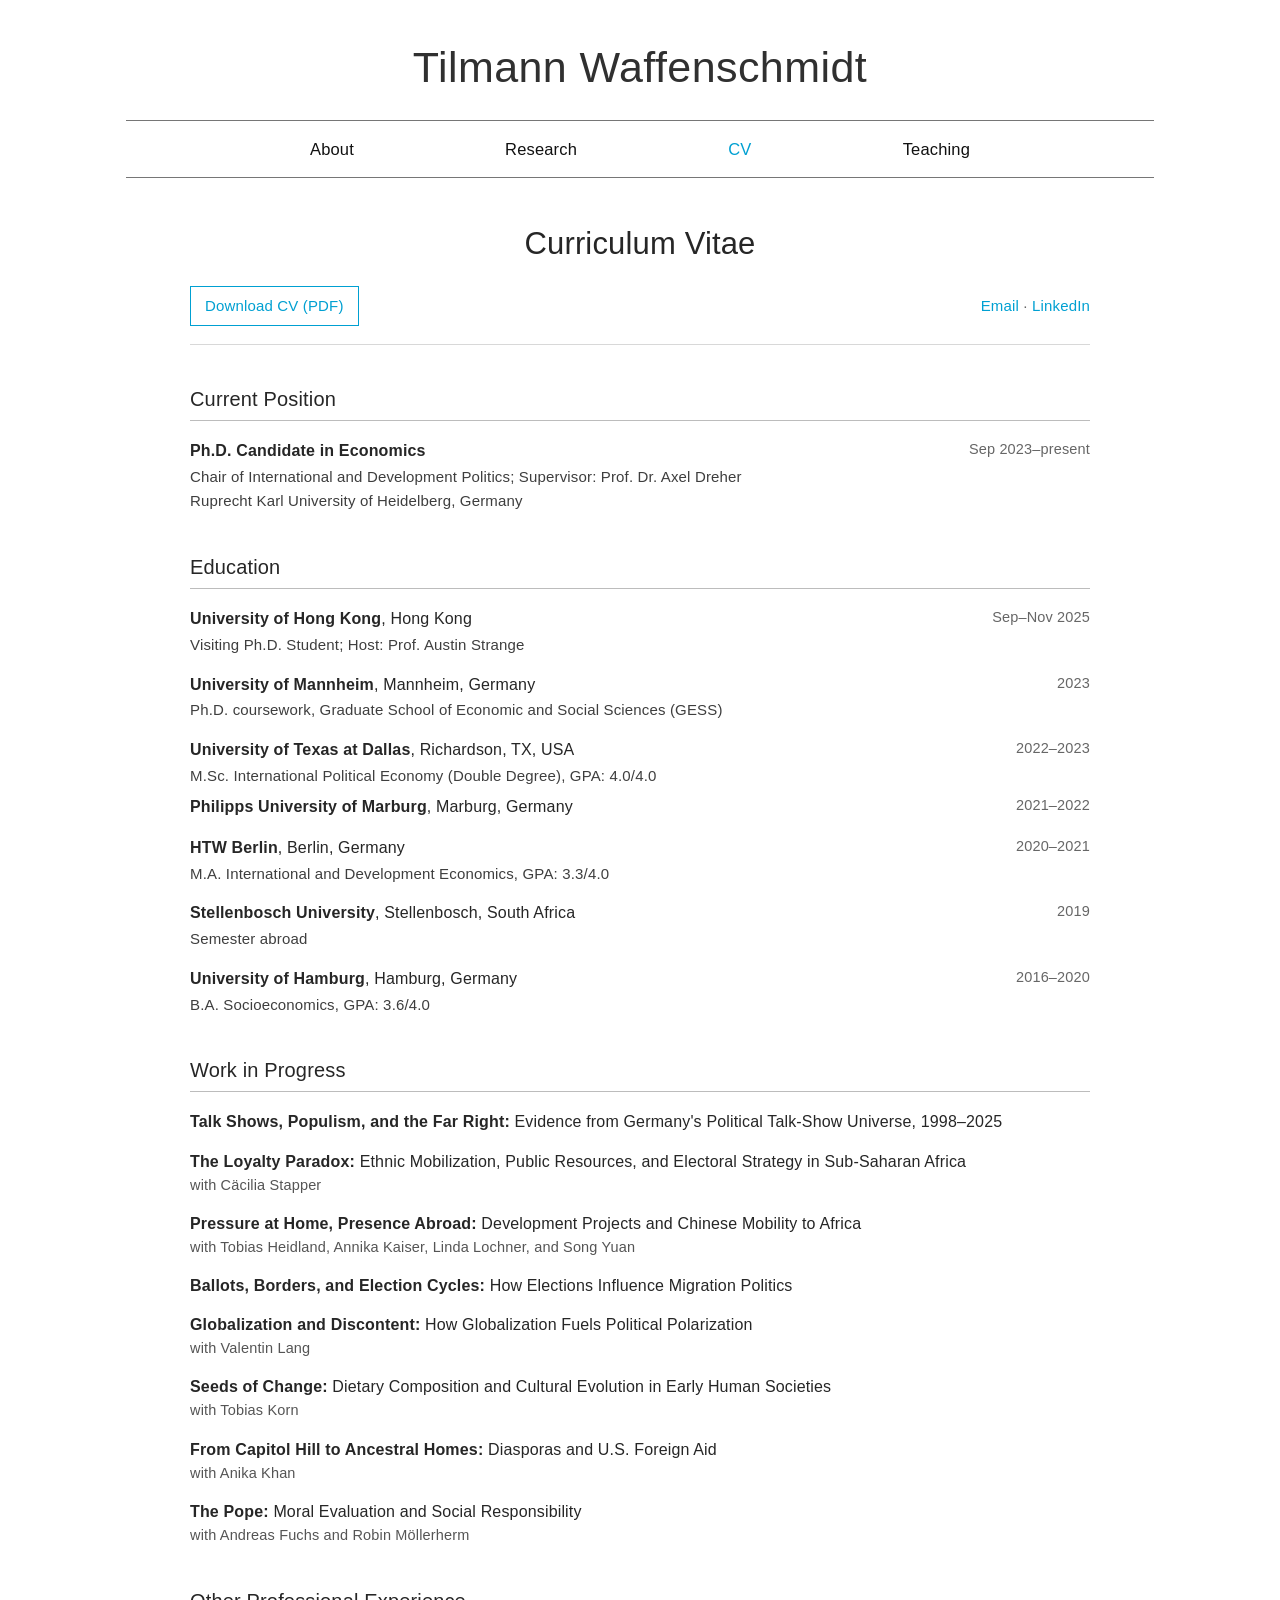
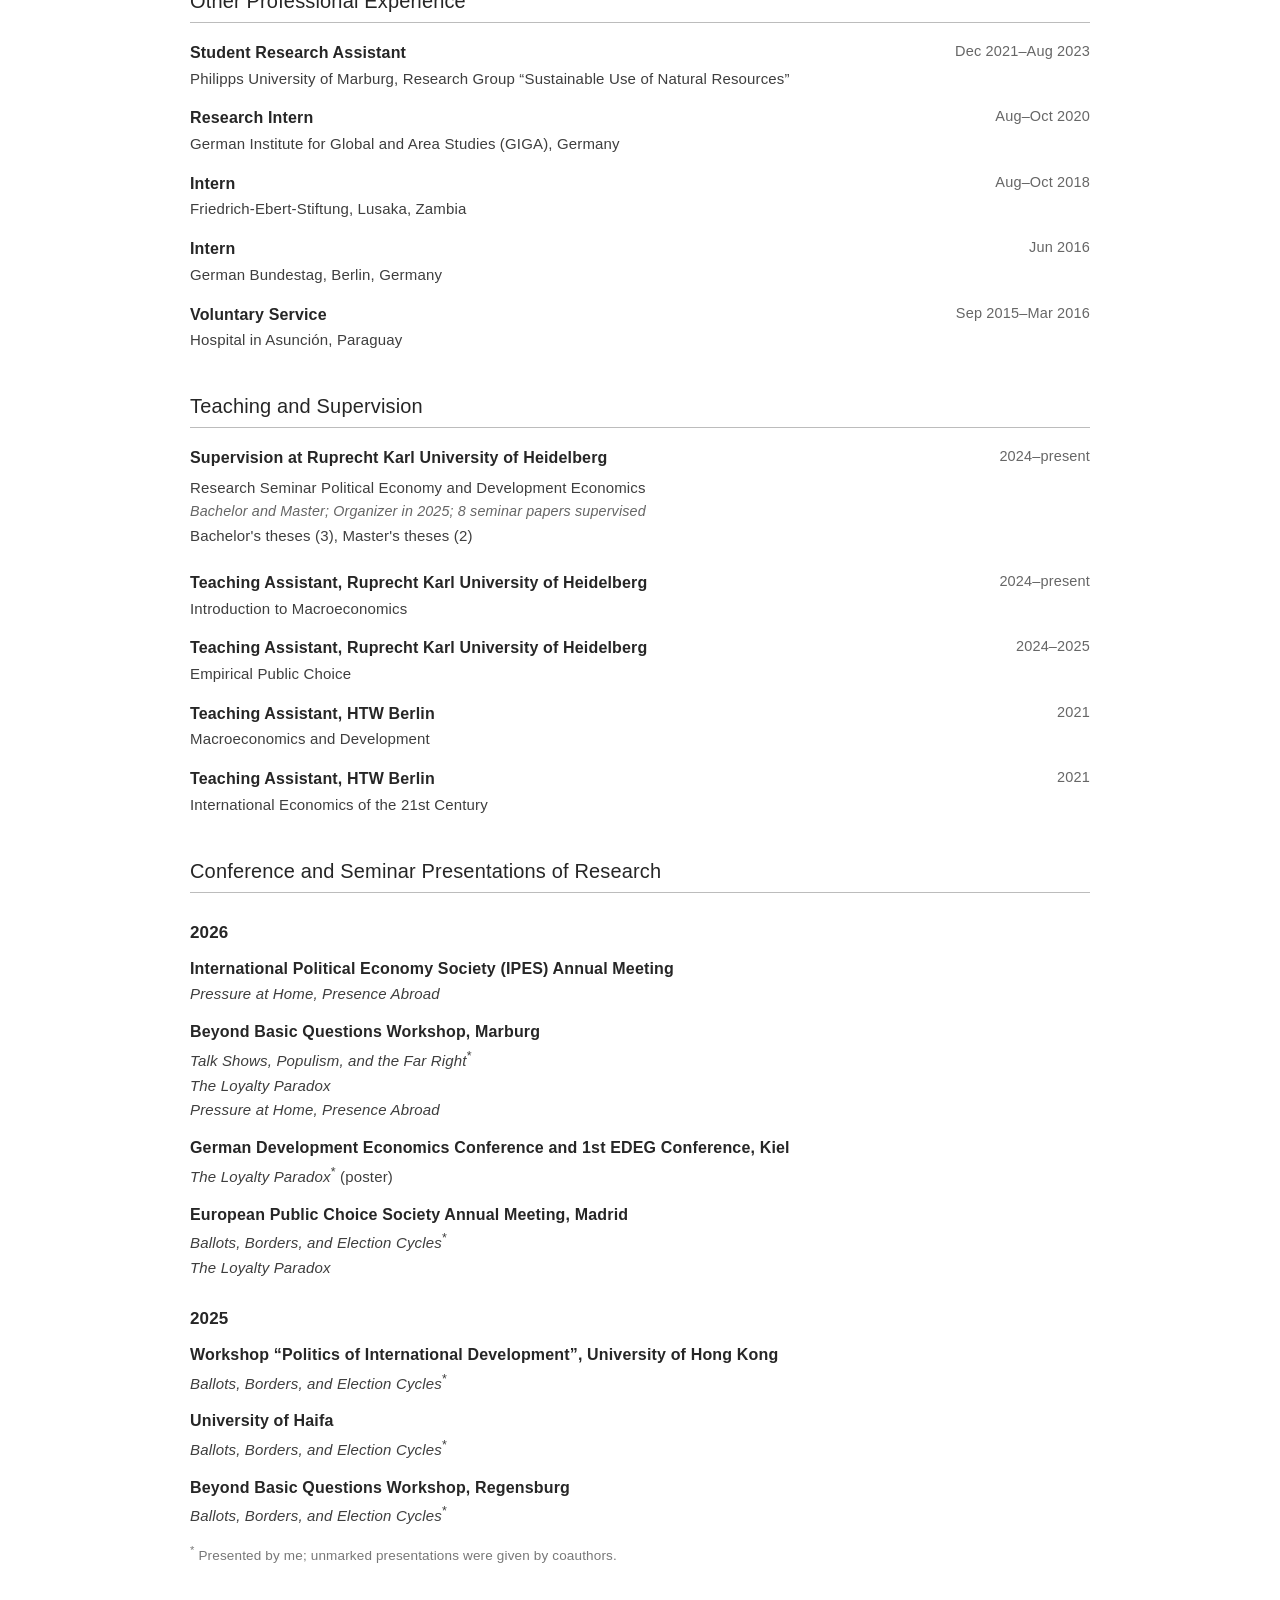
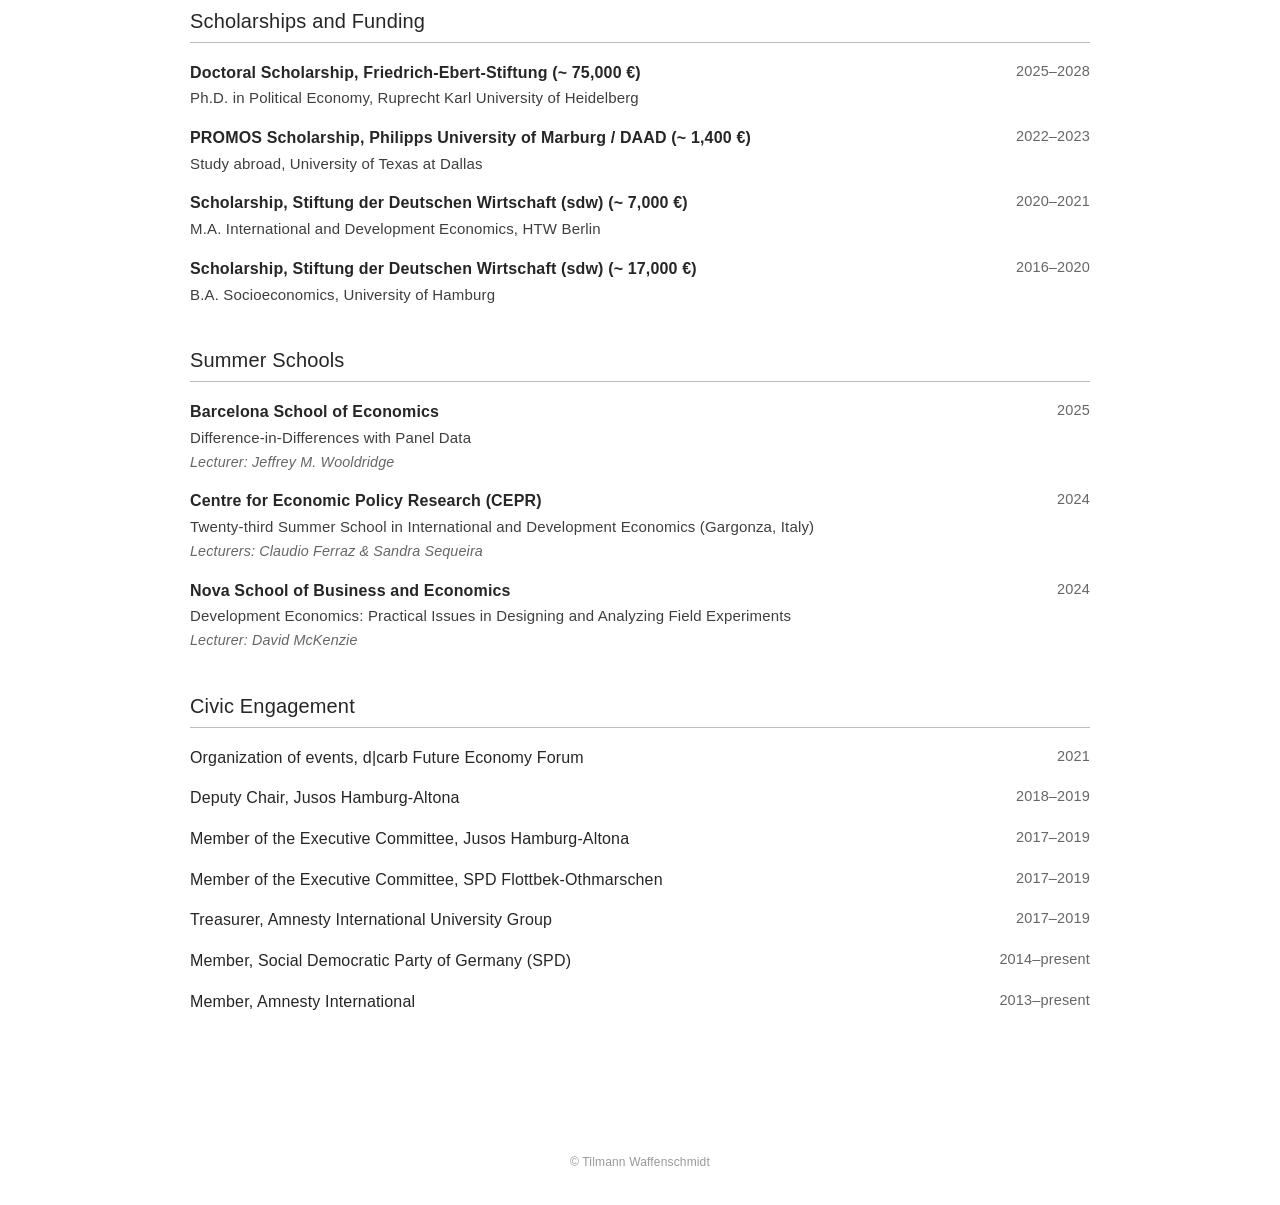
==== commit dc455c09: "Add files via upload" ====
--- a/cv.html
+++ b/cv.html
@@ -16,8 +16,6 @@
     <a class="cv-download" href="Tilmann_Waffenschmidt_CV.pdf" target="_blank" rel="noopener">Download CV (PDF)</a>
     <span class="cv-contact"><a href="mailto:tilmann.waffenschmidt@awi.uni-heidelberg.de">Email</a> · <a href="https://de.linkedin.com/in/twaffenschmidt" target="_blank" rel="noopener">LinkedIn</a></span>
   </div>
-
-  <section class="cv-section"><h2>Research Interests</h2><p>Political Economy, Development Economics, Economic History, Migration</p></section>
 
   <section class="cv-section">
     <h2>Current Position</h2>
@@ -104,17 +102,6 @@
     <div class="cv-row"><div>Member, Social Democratic Party of Germany (SPD)</div><div class="cv-year">2014–present</div></div>
     <div class="cv-row"><div>Member, Amnesty International</div><div class="cv-year">2013–present</div></div>
   </section>
-
-  <section class="cv-section"><h2>Skills</h2><p><strong>Programming &amp; Software:</strong> Stata, R, EViews, LaTeX, MS Office</p><p><strong>Languages:</strong> German (native), English (fluent), French (basic), Spanish (basic)</p></section>
-
-  <section class="cv-section references-section">
-    <h2>References</h2>
-    <div class="reference-grid">
-      <div class="reference-card"><strong>Prof. Dr. Axel Dreher</strong><span>Ruprecht Karl University of Heidelberg</span><a href="mailto:axel.dreher@awi.uni-heidelberg.de">axel.dreher@awi.uni-heidelberg.de</a></div>
-      <div class="reference-card"><strong>Prof. Dr. Andreas Fuchs</strong><span>University of Göttingen</span><a href="mailto:afuchs@uni-goettingen.de">afuchs@uni-goettingen.de</a></div>
-      <div class="reference-card"><strong>Prof. Dr. Tobias Heidland</strong><span>Kiel Institute for the World Economy</span><a href="mailto:tobias.heidland@kielinstitut.de">tobias.heidland@kielinstitut.de</a></div>
-    </div>
-  </section>
 </main>
 <footer class="site-footer"><div class="footer-inner">© Tilmann Waffenschmidt</div></footer>
 </body>
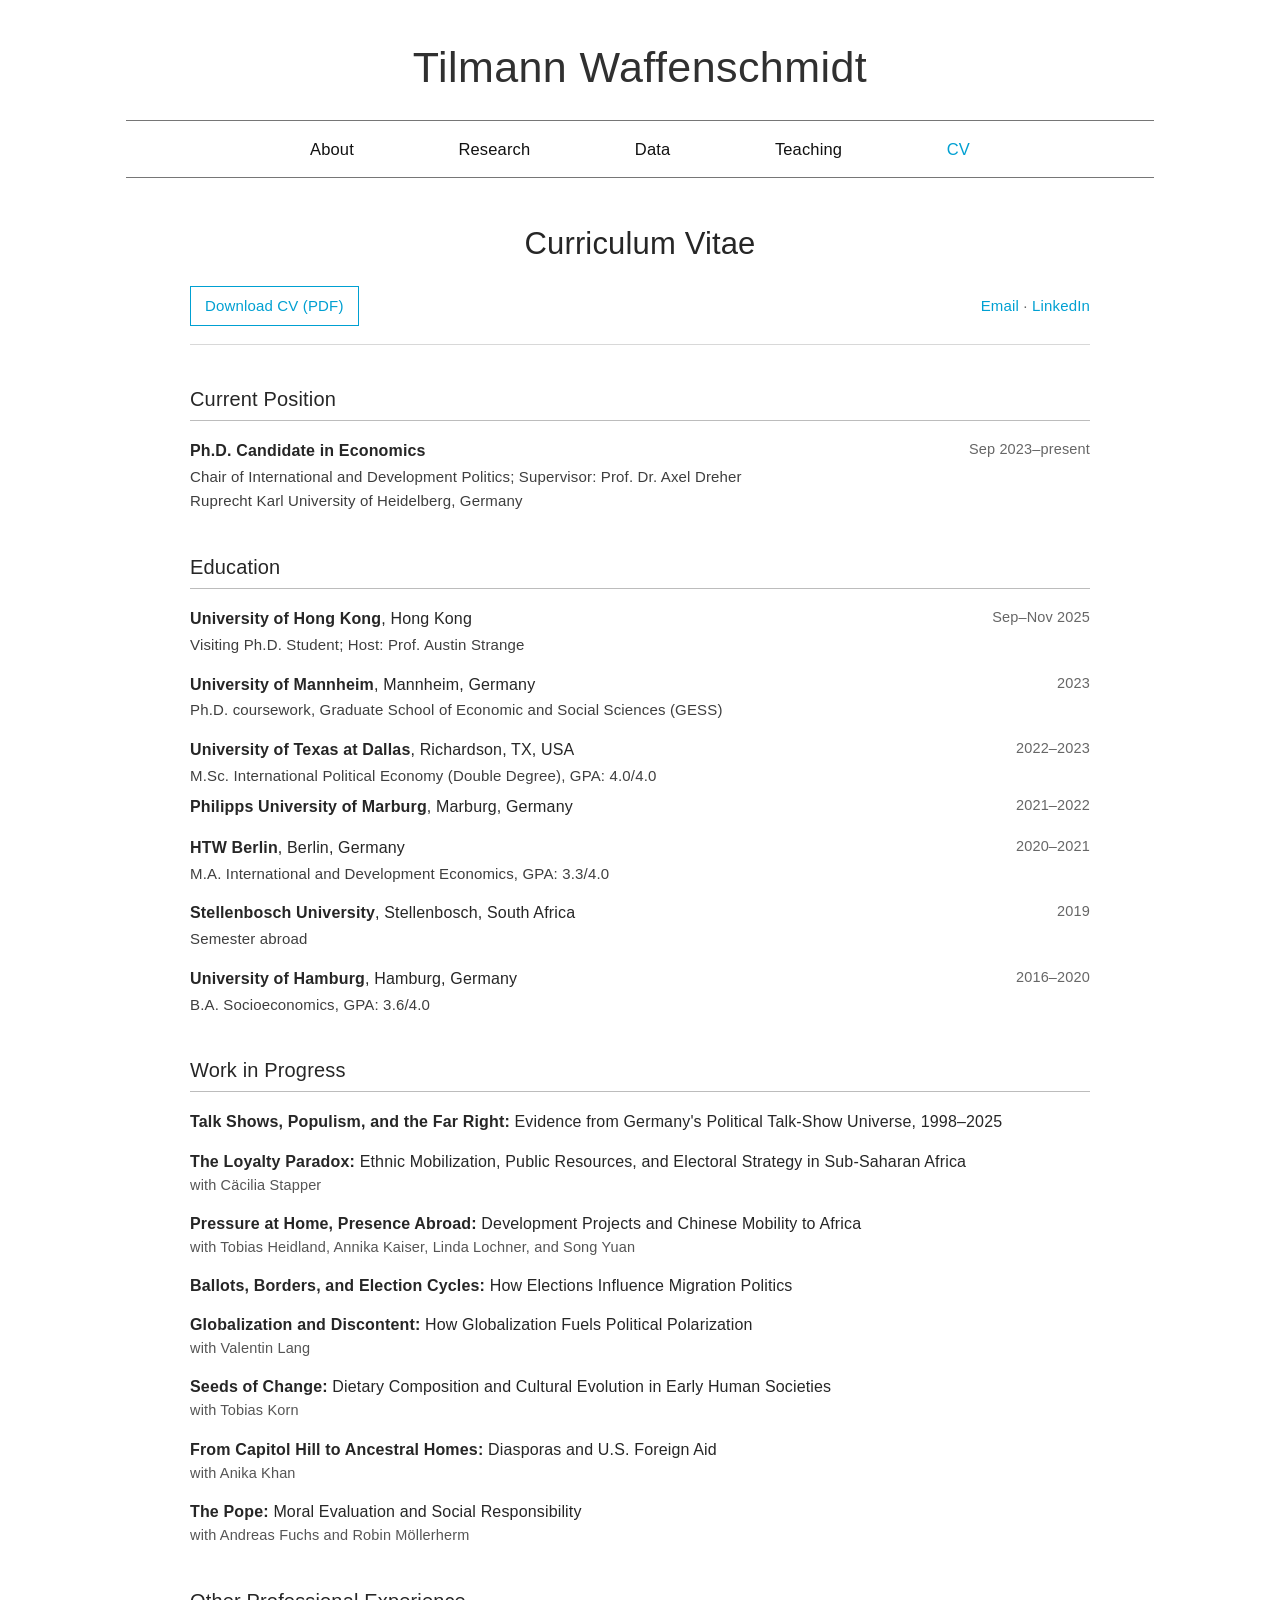
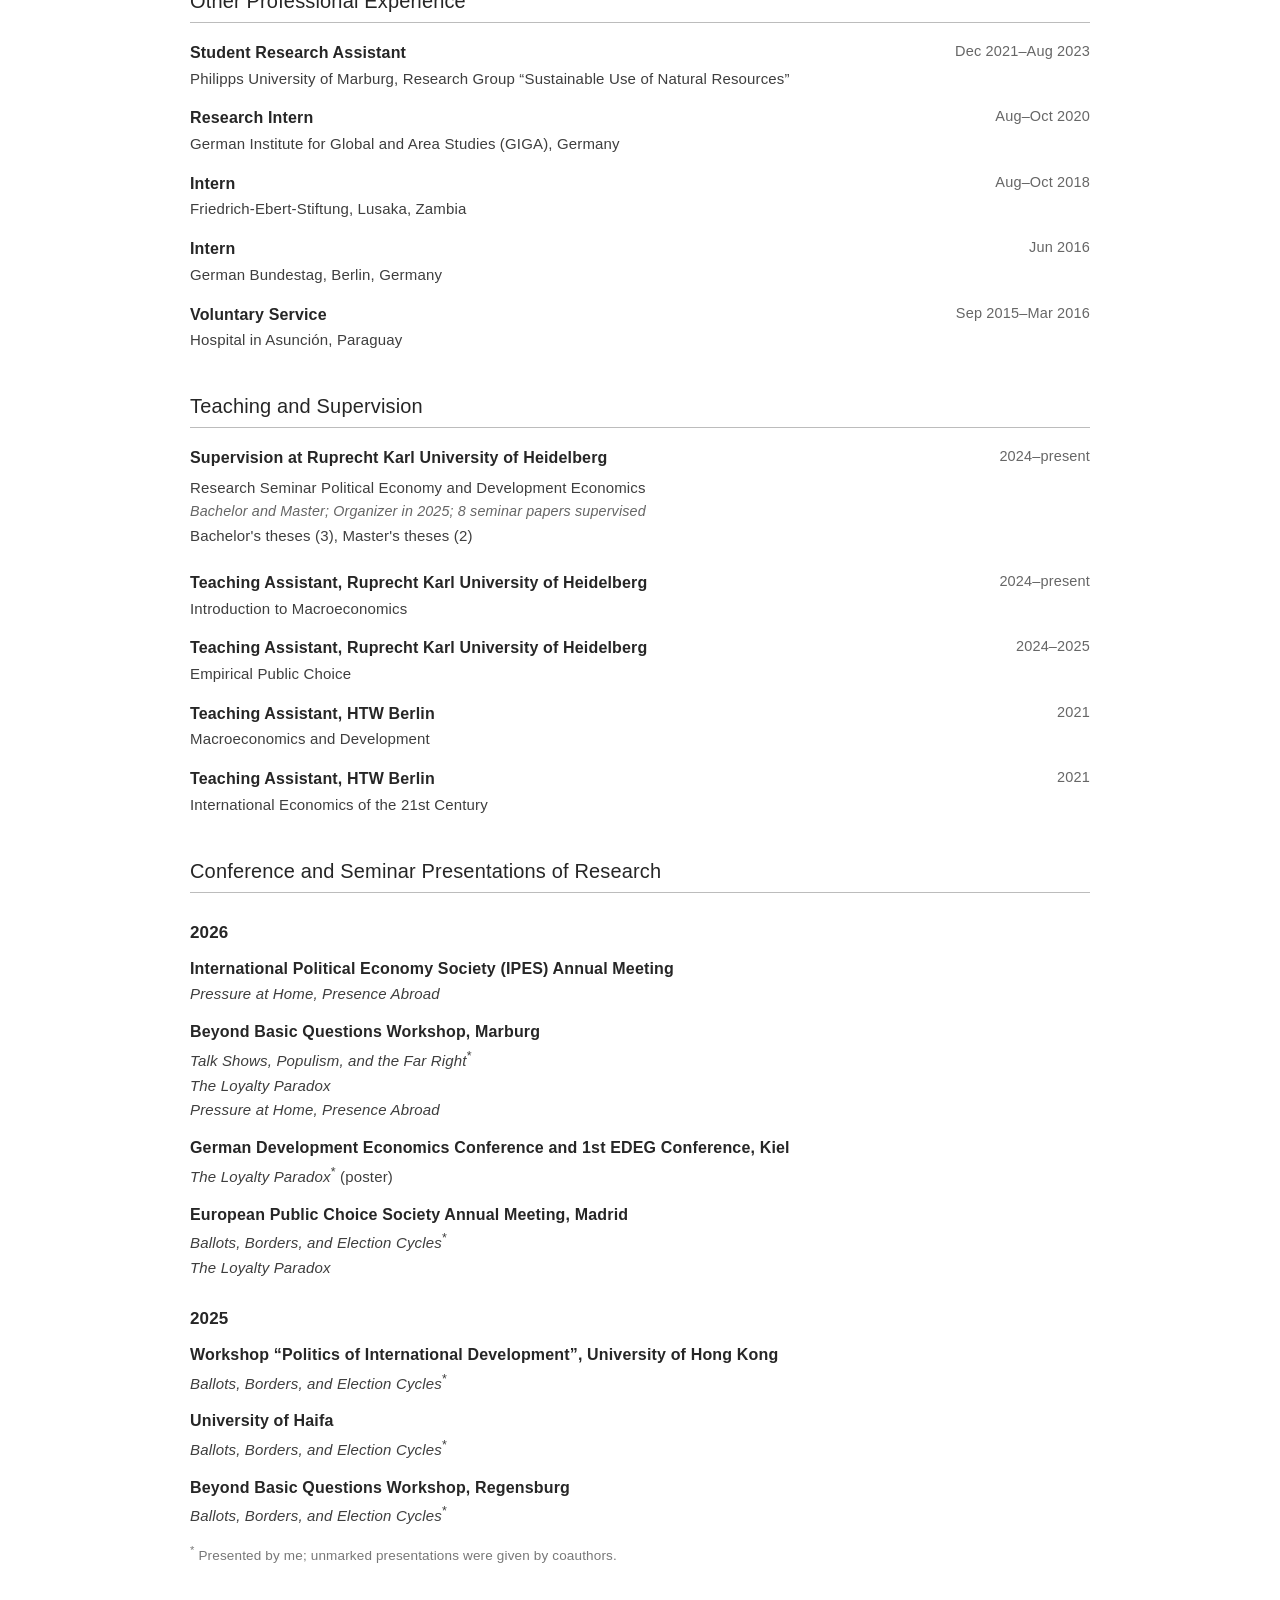
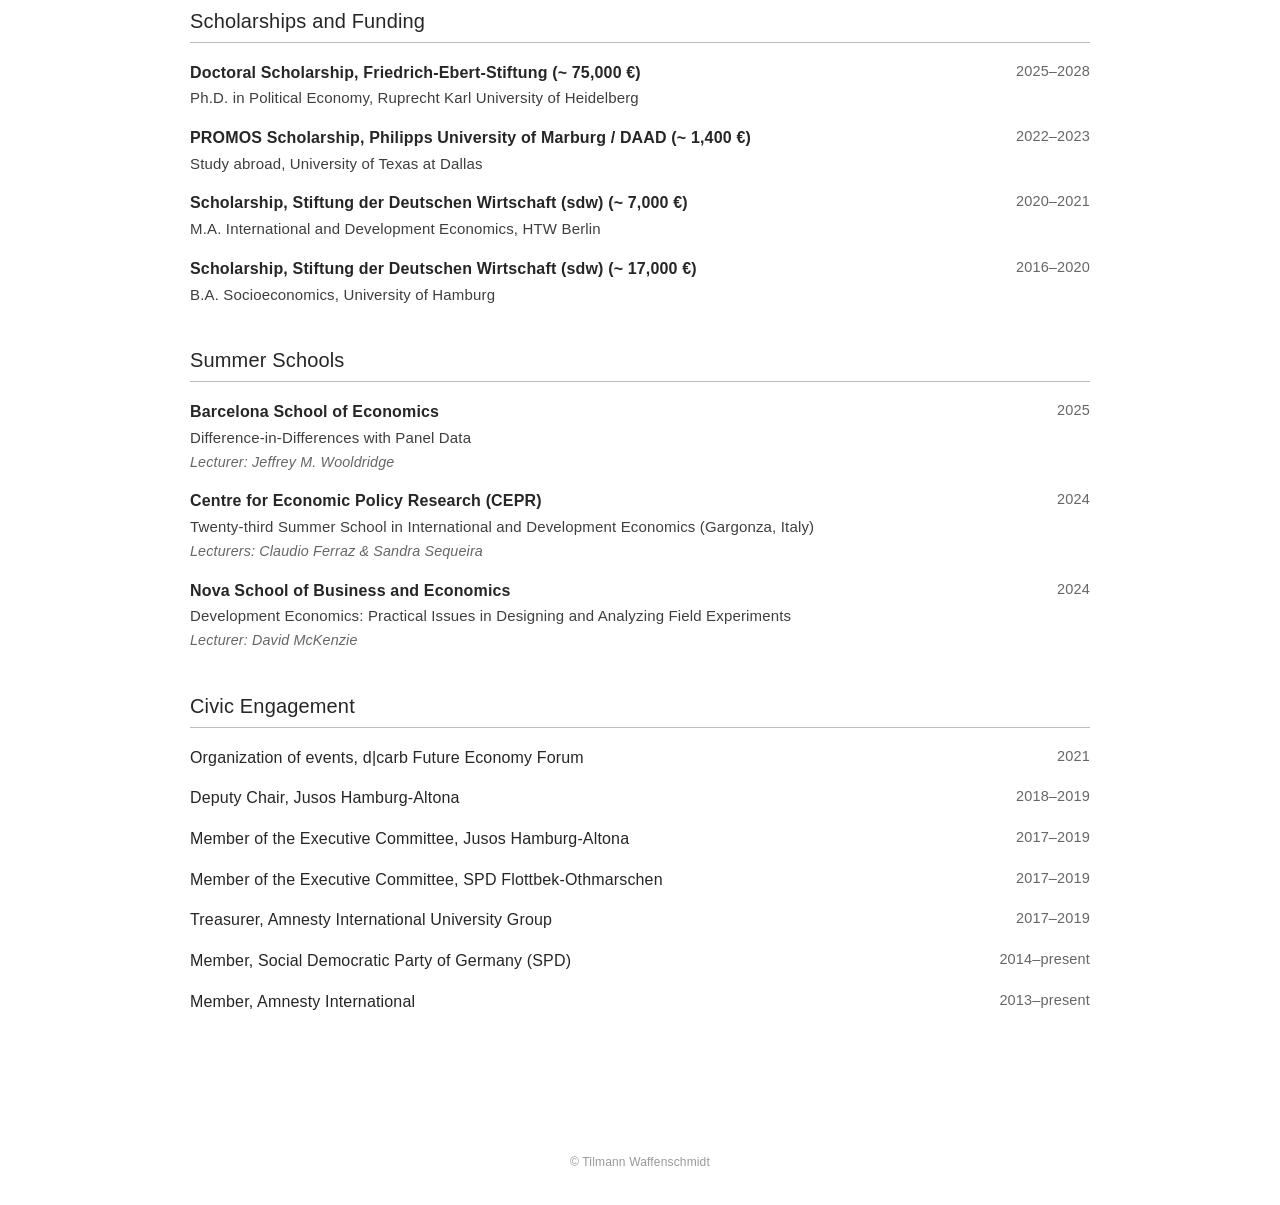
==== commit a4691357: "Add files via upload" ====
--- a/cv.html
+++ b/cv.html
@@ -8,7 +8,7 @@
   <link rel="stylesheet" href="style.css">
 </head>
 <body>
-<header class="site-header"><div class="site-shell"><div class="site-title"><a href="index.html">Tilmann Waffenschmidt</a></div><div class="nav-wrap"><nav class="nav" aria-label="Main navigation"><a href="index.html">About</a><a href="research.html">Research</a><a href="cv.html" class="active">CV</a><a href="teaching.html">Teaching</a></nav></div></div></header>
+<header class="site-header"><div class="site-shell"><div class="site-title"><a href="index.html">Tilmann Waffenschmidt</a></div><div class="nav-wrap"><nav class="nav" aria-label="Main navigation"><a href="index.html">About</a><a href="research.html">Research</a><a href="data.html">Data</a><a href="teaching.html">Teaching</a><a href="cv.html" class="active">CV</a></nav></div></div></header>
 <main class="page cv-page">
   <h1 class="page-heading">Curriculum Vitae</h1>
 
--- a/style.css
+++ b/style.css
@@ -614,3 +614,56 @@
     height:154px;
   }
 }
+
+
+/* ===== DATA ===== */
+.data-page{
+  width:min(820px,calc(100% - 44px));
+}
+
+.data-resource{
+  margin:0 auto;
+}
+
+.data-resource h2{
+  margin:0 0 9px;
+  font-size:22px;
+  font-weight:500;
+}
+
+.data-lead{
+  margin:0 0 24px !important;
+  color:var(--muted);
+  font-size:15.5px;
+}
+
+.data-resource p{
+  margin:0 0 20px;
+}
+
+.data-meta{
+  margin-top:30px;
+  padding-top:18px;
+  border-top:1px solid #d6d6d6;
+  display:grid;
+  grid-template-columns:repeat(3,minmax(0,1fr));
+  gap:24px;
+  font-size:14.5px;
+  color:#444;
+}
+
+.data-meta span{
+  display:block;
+  margin-bottom:3px;
+  color:#777;
+  font-size:12px;
+  text-transform:uppercase;
+  letter-spacing:.05em;
+}
+
+@media (max-width:760px){
+  .data-meta{
+    grid-template-columns:1fr;
+    gap:13px;
+  }
+}
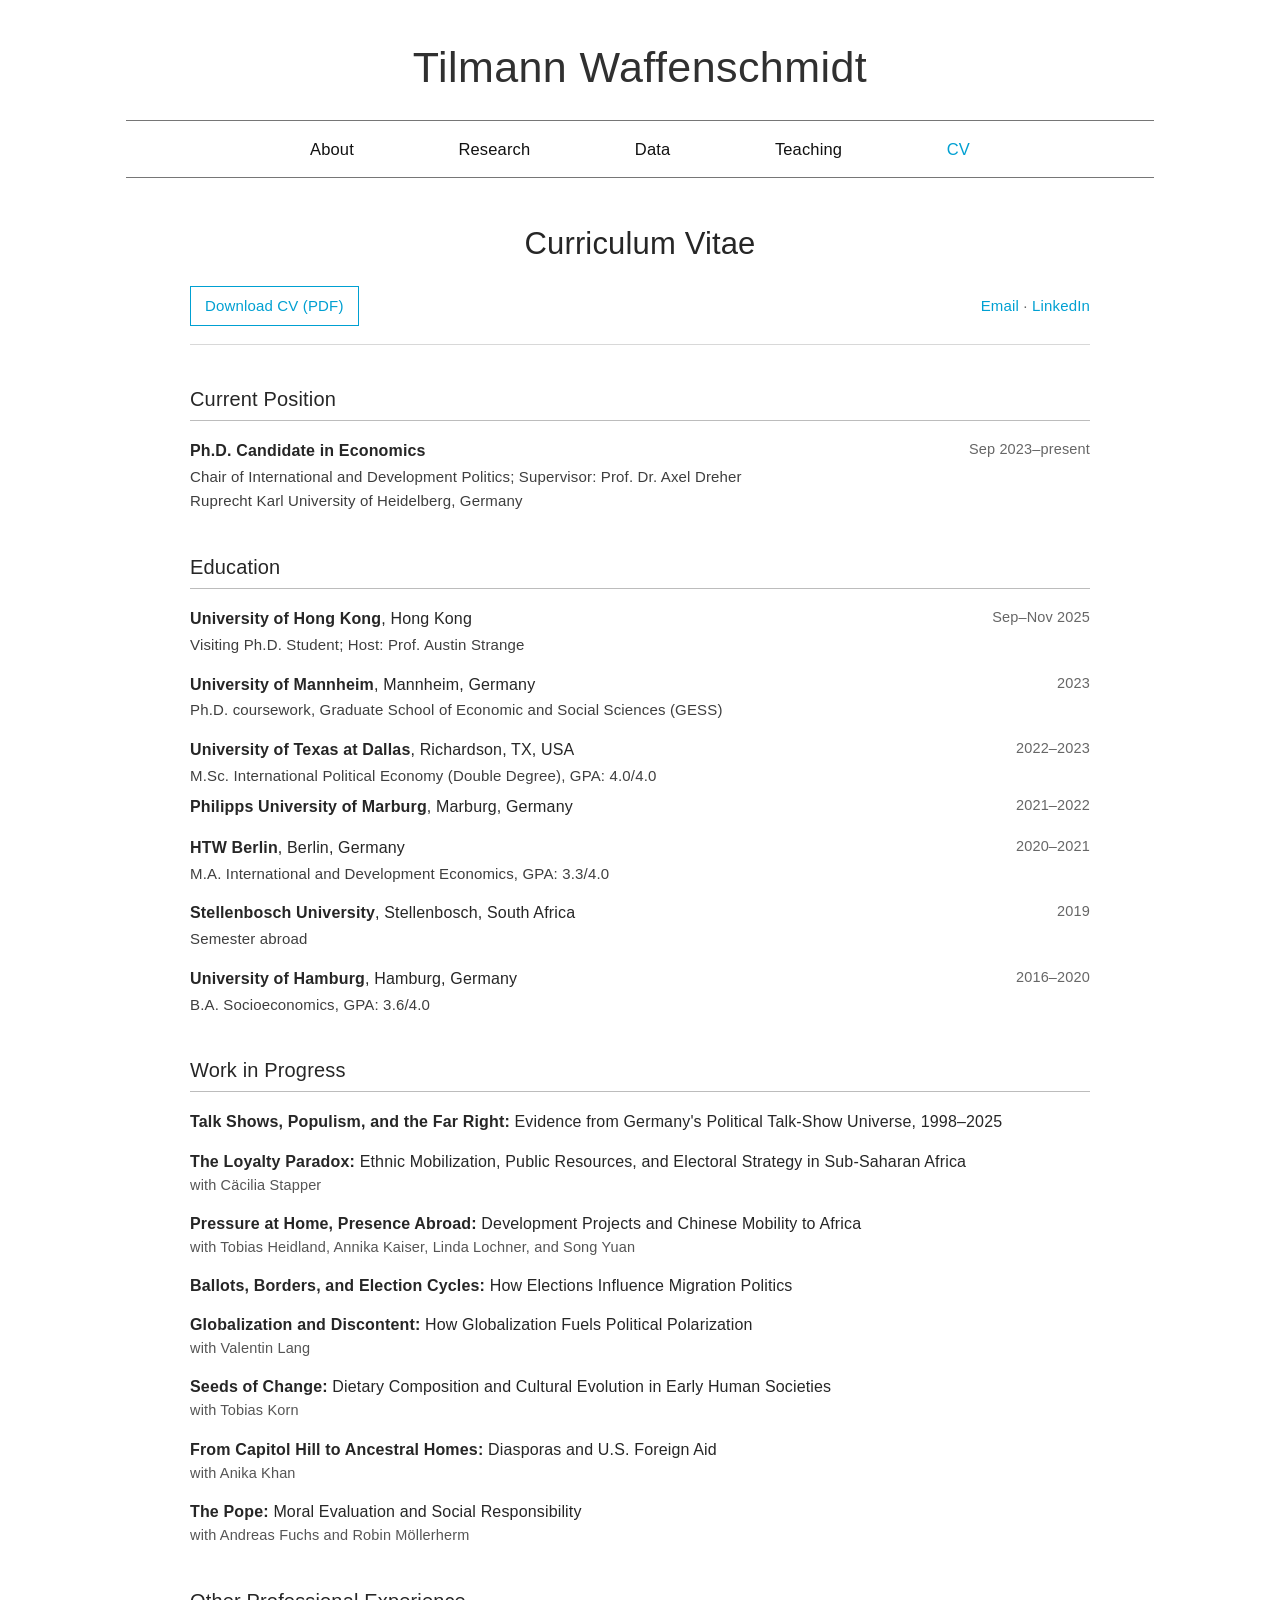
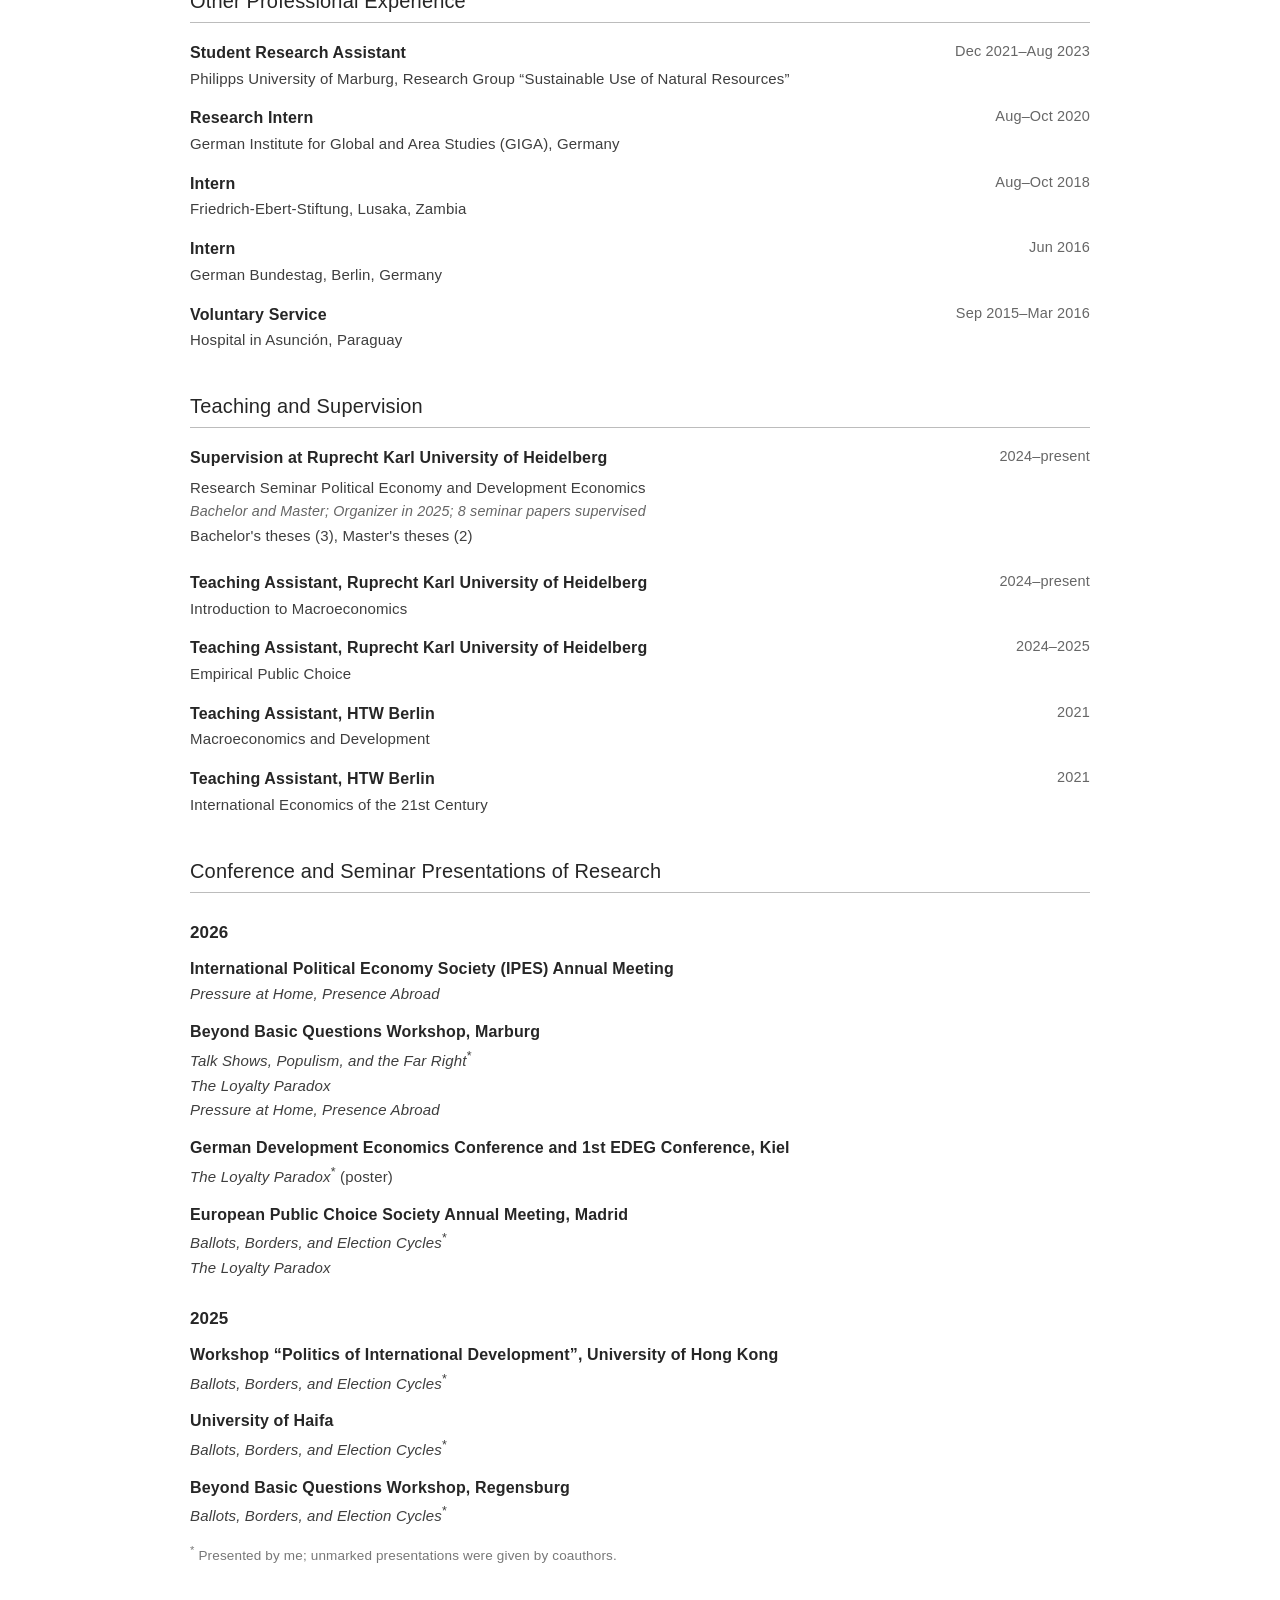
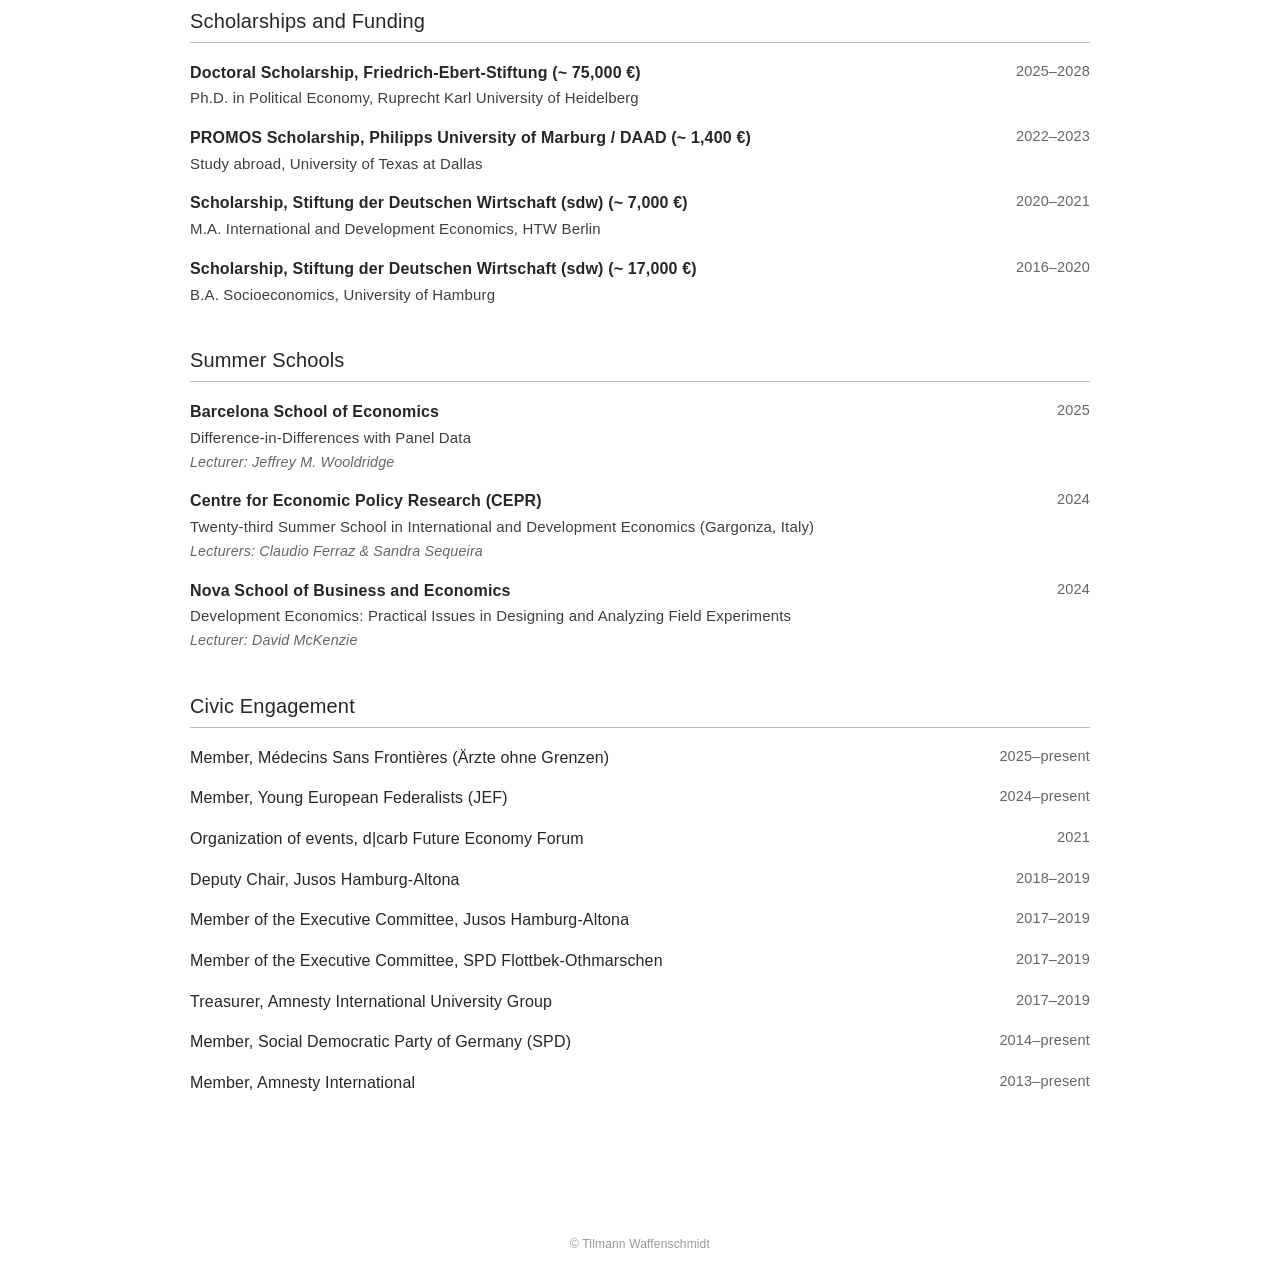
==== commit e0e720c5: "Add files via upload" ====
--- a/cv.html
+++ b/cv.html
@@ -5,6 +5,7 @@
   <meta name="viewport" content="width=device-width, initial-scale=1">
   <title>CV | Tilmann Waffenschmidt</title>
   <meta name="description" content="Curriculum vitae of Tilmann Waffenschmidt, Ph.D. candidate in Economics at Ruprecht Karl University of Heidelberg.">
+  <link rel="icon" type="image/png" href="favicon.png">
   <link rel="stylesheet" href="style.css">
 </head>
 <body>
@@ -94,6 +95,8 @@
 
   <section class="cv-section">
     <h2>Civic Engagement</h2>
+    <div class="cv-row"><div>Member, Médecins Sans Frontières (Ärzte ohne Grenzen)</div><div class="cv-year">2025–present</div></div>
+    <div class="cv-row"><div>Member, Young European Federalists (JEF)</div><div class="cv-year">2024–present</div></div>
     <div class="cv-row"><div>Organization of events, d|carb Future Economy Forum</div><div class="cv-year">2021</div></div>
     <div class="cv-row"><div>Deputy Chair, Jusos Hamburg-Altona</div><div class="cv-year">2018–2019</div></div>
     <div class="cv-row"><div>Member of the Executive Committee, Jusos Hamburg-Altona</div><div class="cv-year">2017–2019</div></div>
--- a/style.css
+++ b/style.css
@@ -667,3 +667,65 @@
     gap:13px;
   }
 }
+
+
+/* ===== ABOUT PAGE: COMPACT LAYOUT ===== */
+body.home-page .profile-links{
+  margin-top:12px;
+  display:flex;
+  flex-direction:row;
+  flex-wrap:nowrap;
+  justify-content:center;
+  align-items:center;
+  gap:12px;
+  line-height:1.35;
+  font-size:15px;
+  white-space:nowrap;
+}
+
+body.home-page .profile-links a{
+  display:inline-block;
+  width:auto;
+}
+
+@media (min-width:761px){
+  body.home-page{
+    min-height:100vh;
+    display:flex;
+    flex-direction:column;
+  }
+
+  body.home-page .page{
+    flex:1;
+    padding-top:28px;
+    padding-bottom:14px;
+  }
+
+  body.home-page .page-heading{
+    margin-bottom:20px;
+  }
+
+  body.home-page .about-grid{
+    align-items:start;
+  }
+
+  body.home-page .about-copy p{
+    margin-bottom:18px;
+  }
+
+  body.home-page .site-footer{
+    margin-top:auto;
+  }
+
+  body.home-page .footer-inner{
+    padding-top:7px;
+    padding-bottom:14px;
+  }
+}
+
+@media (max-width:760px){
+  body.home-page .profile-links{
+    margin-top:14px;
+    gap:14px;
+  }
+}
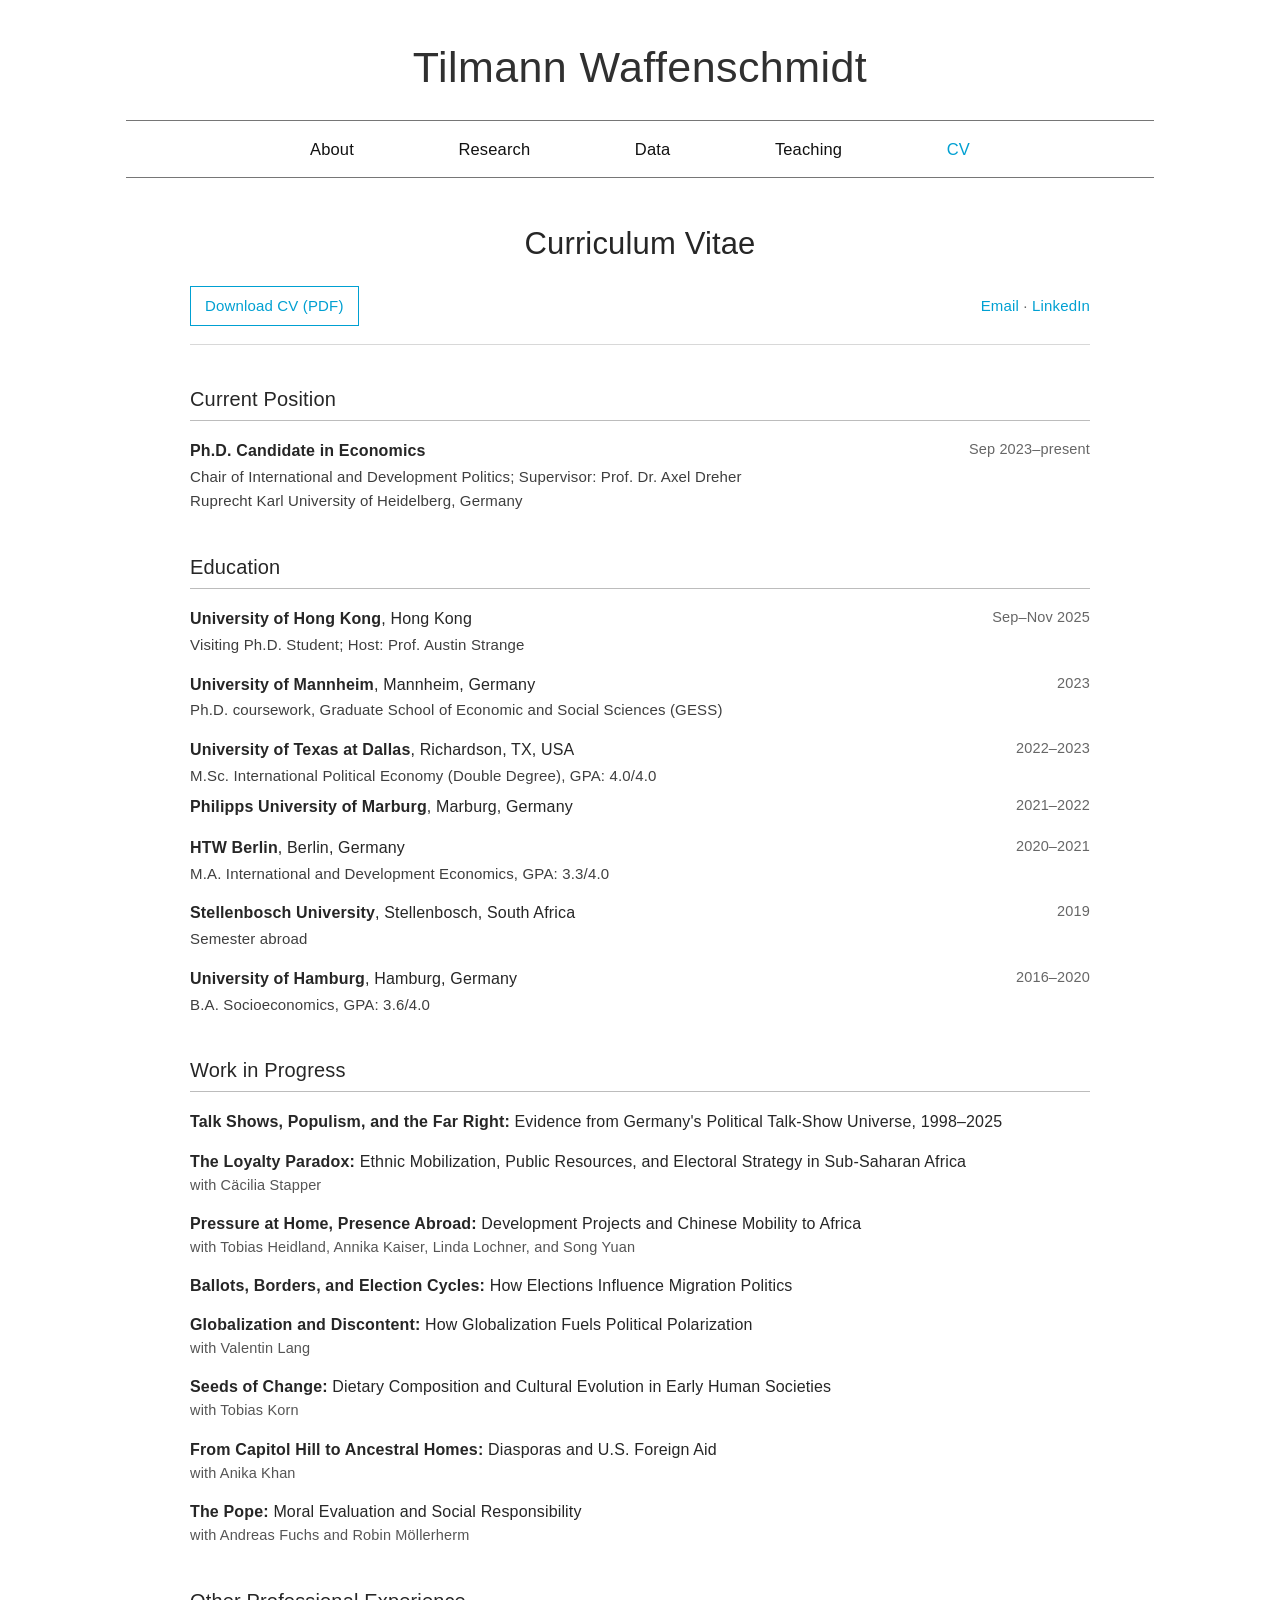
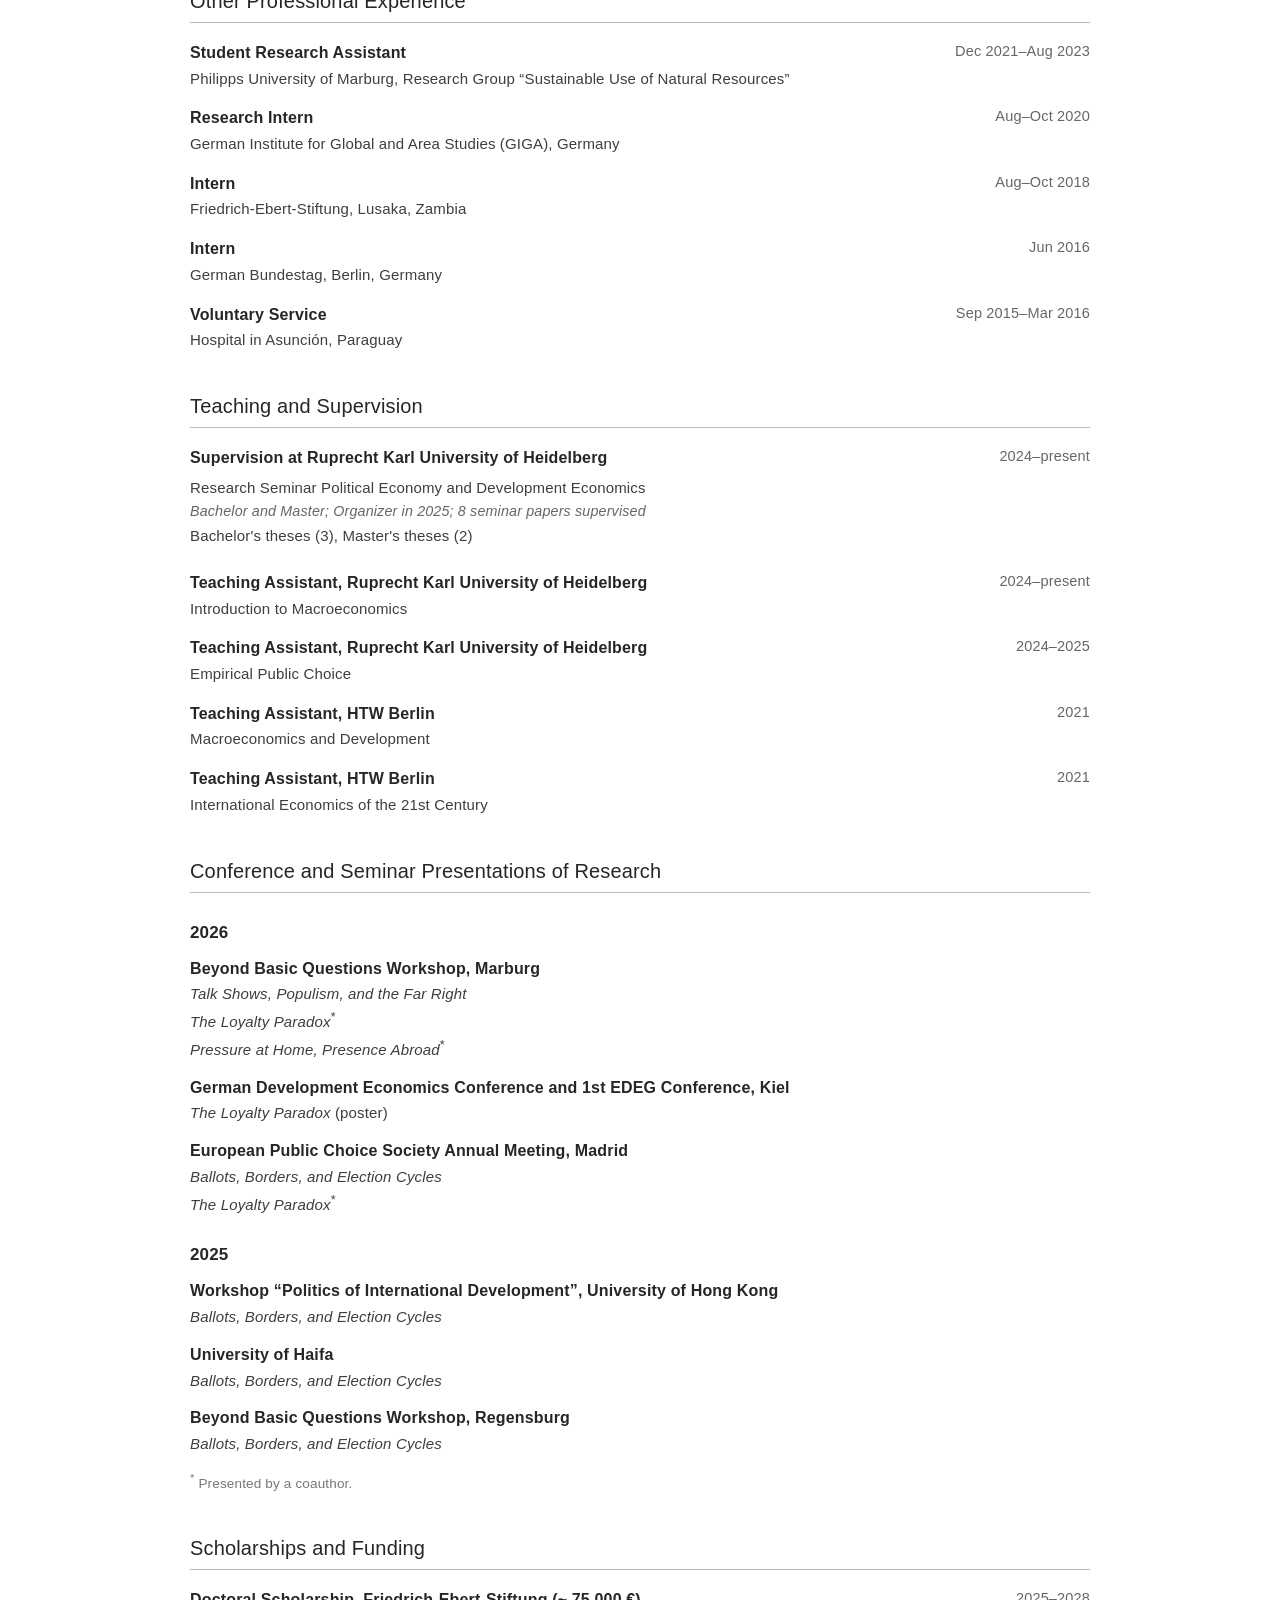
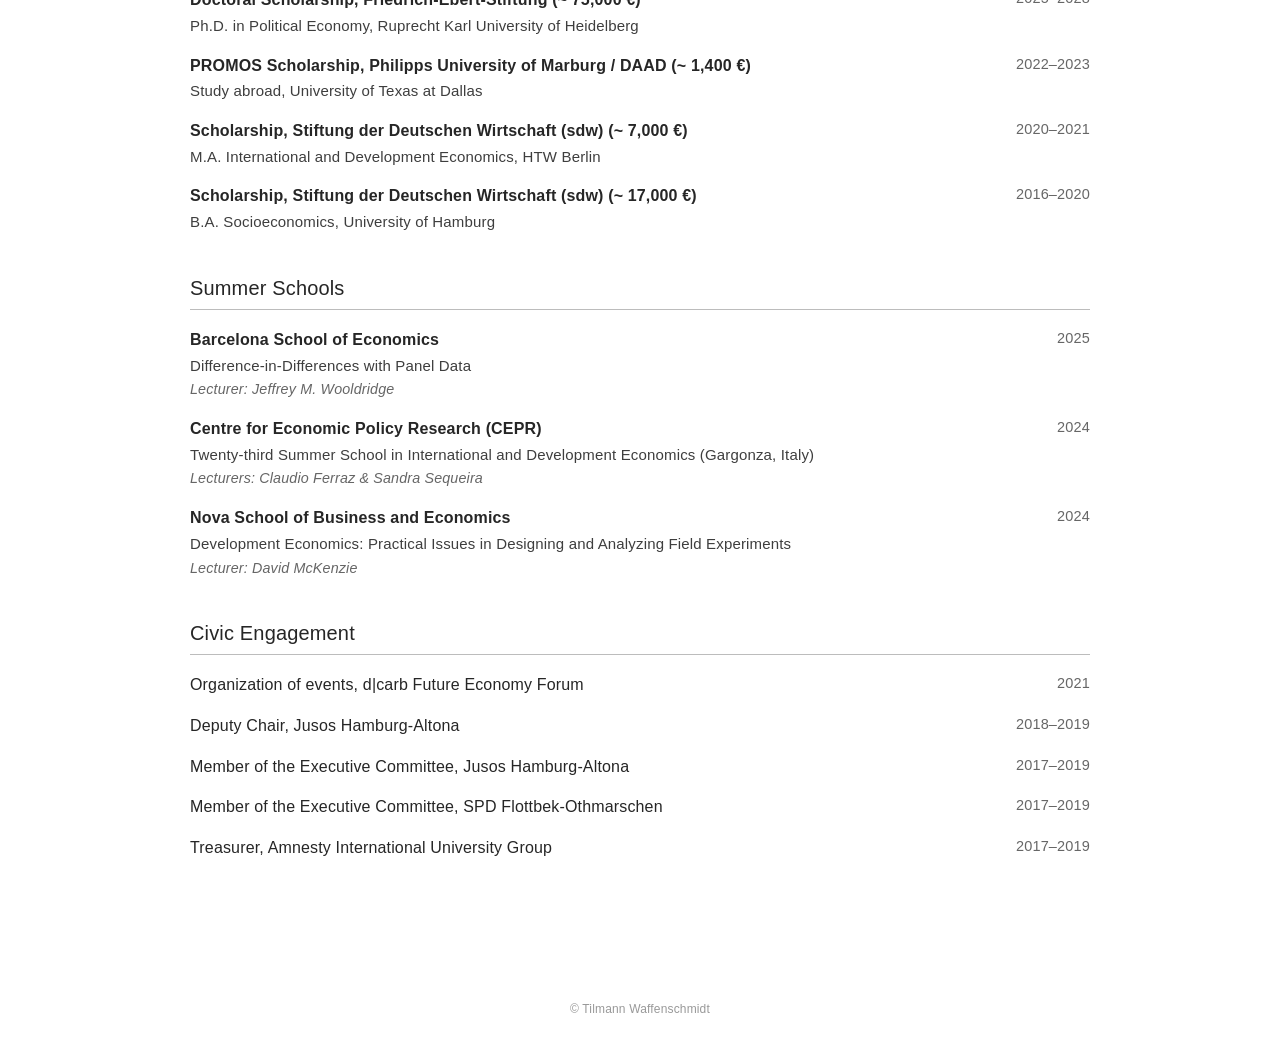
==== commit d664d65d: "Add files via upload" ====
--- a/cv.html
+++ b/cv.html
@@ -67,15 +67,14 @@
   <section class="cv-section">
     <h2>Conference and Seminar Presentations of Research</h2>
     <div class="cv-year-heading">2026</div>
-    <div class="cv-event"><strong>International Political Economy Society (IPES) Annual Meeting</strong><div class="cv-subline"><em>Pressure at Home, Presence Abroad</em></div></div>
-    <div class="cv-event"><strong>Beyond Basic Questions Workshop, Marburg</strong><div class="cv-subline"><em>Talk Shows, Populism, and the Far Right</em><sup>*</sup></div><div class="cv-subline"><em>The Loyalty Paradox</em></div><div class="cv-subline"><em>Pressure at Home, Presence Abroad</em></div></div>
-    <div class="cv-event"><strong>German Development Economics Conference and 1st EDEG Conference, Kiel</strong><div class="cv-subline"><em>The Loyalty Paradox</em><sup>*</sup> (poster)</div></div>
-    <div class="cv-event"><strong>European Public Choice Society Annual Meeting, Madrid</strong><div class="cv-subline"><em>Ballots, Borders, and Election Cycles</em><sup>*</sup></div><div class="cv-subline"><em>The Loyalty Paradox</em></div></div>
+    <div class="cv-event"><strong>Beyond Basic Questions Workshop, Marburg</strong><div class="cv-subline"><em>Talk Shows, Populism, and the Far Right</em></div><div class="cv-subline"><em>The Loyalty Paradox</em><sup>*</sup></div><div class="cv-subline"><em>Pressure at Home, Presence Abroad</em><sup>*</sup></div></div>
+    <div class="cv-event"><strong>German Development Economics Conference and 1st EDEG Conference, Kiel</strong><div class="cv-subline"><em>The Loyalty Paradox</em> (poster)</div></div>
+    <div class="cv-event"><strong>European Public Choice Society Annual Meeting, Madrid</strong><div class="cv-subline"><em>Ballots, Borders, and Election Cycles</em></div><div class="cv-subline"><em>The Loyalty Paradox</em><sup>*</sup></div></div>
     <div class="cv-year-heading">2025</div>
-    <div class="cv-event"><strong>Workshop “Politics of International Development”, University of Hong Kong</strong><div class="cv-subline"><em>Ballots, Borders, and Election Cycles</em><sup>*</sup></div></div>
-    <div class="cv-event"><strong>University of Haifa</strong><div class="cv-subline"><em>Ballots, Borders, and Election Cycles</em><sup>*</sup></div></div>
-    <div class="cv-event"><strong>Beyond Basic Questions Workshop, Regensburg</strong><div class="cv-subline"><em>Ballots, Borders, and Election Cycles</em><sup>*</sup></div></div>
-    <p class="cv-footnote"><sup>*</sup> Presented by me; unmarked presentations were given by coauthors.</p>
+    <div class="cv-event"><strong>Workshop “Politics of International Development”, University of Hong Kong</strong><div class="cv-subline"><em>Ballots, Borders, and Election Cycles</em></div></div>
+    <div class="cv-event"><strong>University of Haifa</strong><div class="cv-subline"><em>Ballots, Borders, and Election Cycles</em></div></div>
+    <div class="cv-event"><strong>Beyond Basic Questions Workshop, Regensburg</strong><div class="cv-subline"><em>Ballots, Borders, and Election Cycles</em></div></div>
+    <p class="cv-footnote"><sup>*</sup> Presented by a coauthor.</p>
   </section>
 
   <section class="cv-section">
@@ -95,15 +94,11 @@
 
   <section class="cv-section">
     <h2>Civic Engagement</h2>
-    <div class="cv-row"><div>Member, Médecins Sans Frontières (Ärzte ohne Grenzen)</div><div class="cv-year">2025–present</div></div>
-    <div class="cv-row"><div>Member, Young European Federalists (JEF)</div><div class="cv-year">2024–present</div></div>
     <div class="cv-row"><div>Organization of events, d|carb Future Economy Forum</div><div class="cv-year">2021</div></div>
     <div class="cv-row"><div>Deputy Chair, Jusos Hamburg-Altona</div><div class="cv-year">2018–2019</div></div>
     <div class="cv-row"><div>Member of the Executive Committee, Jusos Hamburg-Altona</div><div class="cv-year">2017–2019</div></div>
     <div class="cv-row"><div>Member of the Executive Committee, SPD Flottbek-Othmarschen</div><div class="cv-year">2017–2019</div></div>
     <div class="cv-row"><div>Treasurer, Amnesty International University Group</div><div class="cv-year">2017–2019</div></div>
-    <div class="cv-row"><div>Member, Social Democratic Party of Germany (SPD)</div><div class="cv-year">2014–present</div></div>
-    <div class="cv-row"><div>Member, Amnesty International</div><div class="cv-year">2013–present</div></div>
   </section>
 </main>
 <footer class="site-footer"><div class="footer-inner">© Tilmann Waffenschmidt</div></footer>
